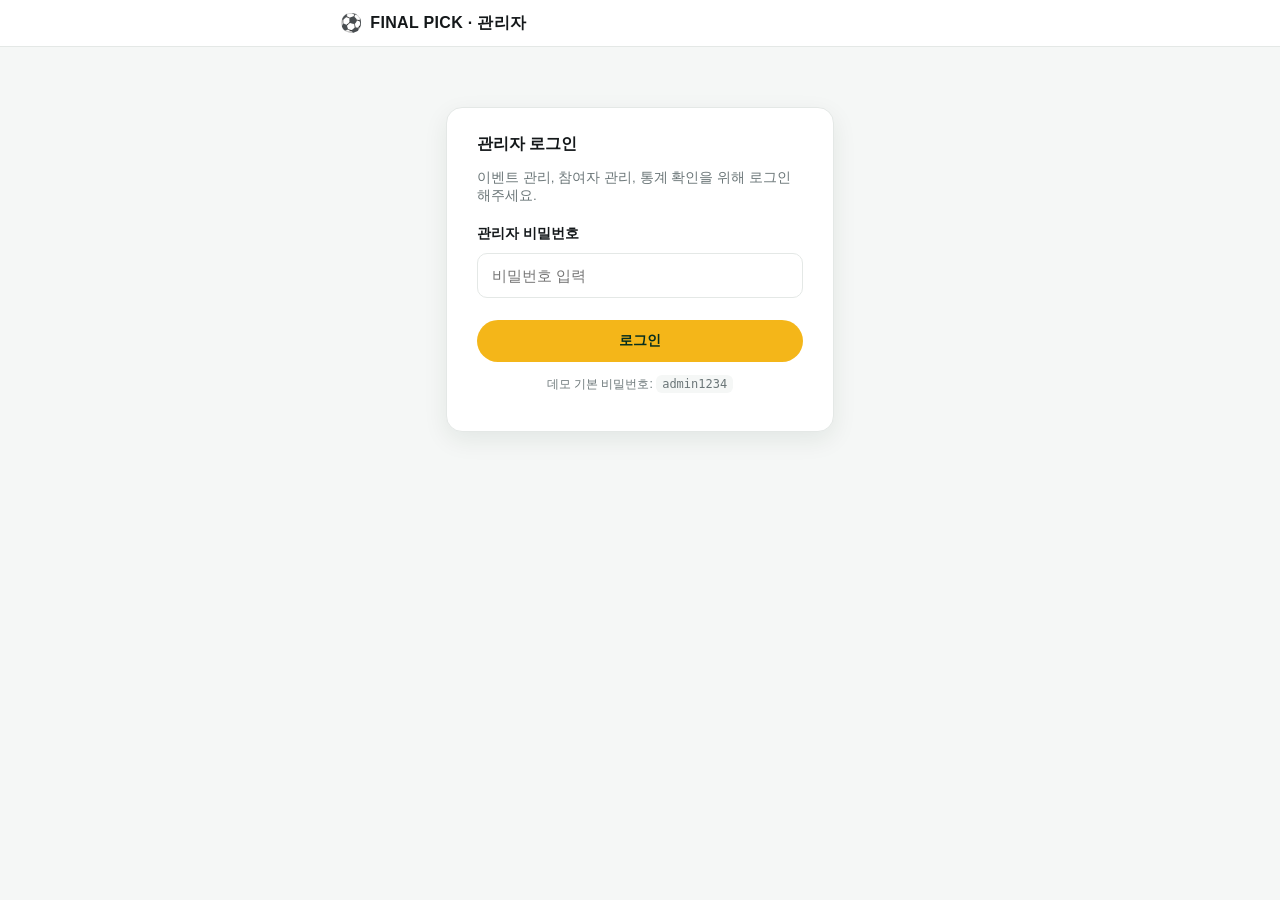
==== admin.html @ 6fd139ea "결승 진출팀을 4강팀 중에서 선택하도록 예측 플로우 변경 관리자가 4강 진출팀 4팀(이름/국기)을 설정하면, 참여자는 예측 화면에서 그중 결승에 오를 2팀을 직접 고른 뒤 우승팀·" ====
<!DOCTYPE html>
<html lang="ko">
<head>
<meta charset="UTF-8">
<meta name="viewport" content="width=device-width, initial-scale=1.0, viewport-fit=cover">
<title>관리자 · 월드컵 결승전 팀/스코어 맞추기</title>
<link rel="stylesheet" href="css/style.css">
<link rel="stylesheet" href="css/admin.css">
</head>
<body>

<header class="topbar">
  <div class="topbar-inner admin-topbar-inner">
    <a class="brand" href="index.html">
      <span class="brand-ball">⚽</span>
      <span class="brand-text">FINAL PICK · 관리자</span>
    </a>
    <button type="button" class="admin-link admin-logout" id="btnLogout" hidden>로그아웃</button>
  </div>
</header>

<main id="adminApp" class="admin-main">

  <!-- 로그인 -->
  <section id="loginScreen" class="admin-login">
    <div class="card login-card">
      <h1 class="section-title">관리자 로그인</h1>
      <p class="screen-sub">이벤트 관리, 참여자 관리, 통계 확인을 위해 로그인해주세요.</p>
      <form id="loginForm" novalidate>
        <div class="field">
          <label class="field-label" for="adminPass">관리자 비밀번호</label>
          <input class="text-input" type="password" id="adminPass" autocomplete="current-password" placeholder="비밀번호 입력">
          <p class="field-error" id="loginError" hidden>비밀번호가 일치하지 않습니다.</p>
        </div>
        <button type="submit" class="btn btn-primary" style="width:100%">로그인</button>
      </form>
      <p class="login-hint">데모 기본 비밀번호: <code>admin1234</code></p>
    </div>
  </section>

  <!-- 관리자 대시보드 -->
  <section id="dashboardScreen" hidden>

    <nav class="admin-tabs" id="adminTabs">
      <button type="button" class="admin-tab active" data-tab="event">이벤트 관리</button>
      <button type="button" class="admin-tab" data-tab="participants">참여자 관리</button>
      <button type="button" class="admin-tab" data-tab="stats">통계</button>
    </nav>

    <!-- 이벤트 관리 -->
    <div class="admin-panel" data-panel="event">
      <div class="card">
        <h2 class="section-title">이벤트 기본 정보</h2>
        <form id="eventForm">
          <div class="field">
            <label class="field-label" for="cfgTitle">이벤트 타이틀</label>
            <input class="text-input" type="text" id="cfgTitle">
          </div>
          <div class="field">
            <label class="field-label" for="cfgEyebrow">상단 태그</label>
            <input class="text-input" type="text" id="cfgEyebrow">
          </div>
          <div class="field">
            <label class="field-label" for="cfgDesc">설명 (줄바꿈 가능)</label>
            <textarea class="text-input" id="cfgDesc" rows="3"></textarea>
          </div>
          <div class="two-col">
            <div class="field">
              <label class="field-label" for="cfgDate">결승전 일시</label>
              <input class="text-input" type="datetime-local" id="cfgDate">
            </div>
            <div class="field">
              <label class="field-label" for="cfgStadium">경기장</label>
              <input class="text-input" type="text" id="cfgStadium">
            </div>
          </div>

          <h3 class="section-title-sm">4강 진출팀 (참여자는 이 중 결승 진출 2팀을 선택합니다)</h3>
          <div class="two-col">
            <div class="field">
              <label class="field-label" for="cfgFlag0">4강팀 1 국기(이모지)</label>
              <input class="text-input" type="text" id="cfgFlag0" maxlength="4">
            </div>
            <div class="field">
              <label class="field-label" for="cfgName0">4강팀 1 이름</label>
              <input class="text-input" type="text" id="cfgName0">
            </div>
          </div>
          <div class="two-col">
            <div class="field">
              <label class="field-label" for="cfgFlag1">4강팀 2 국기(이모지)</label>
              <input class="text-input" type="text" id="cfgFlag1" maxlength="4">
            </div>
            <div class="field">
              <label class="field-label" for="cfgName1">4강팀 2 이름</label>
              <input class="text-input" type="text" id="cfgName1">
            </div>
          </div>
          <div class="two-col">
            <div class="field">
              <label class="field-label" for="cfgFlag2">4강팀 3 국기(이모지)</label>
              <input class="text-input" type="text" id="cfgFlag2" maxlength="4">
            </div>
            <div class="field">
              <label class="field-label" for="cfgName2">4강팀 3 이름</label>
              <input class="text-input" type="text" id="cfgName2">
            </div>
          </div>
          <div class="two-col">
            <div class="field">
              <label class="field-label" for="cfgFlag3">4강팀 4 국기(이모지)</label>
              <input class="text-input" type="text" id="cfgFlag3" maxlength="4">
            </div>
            <div class="field">
              <label class="field-label" for="cfgName3">4강팀 4 이름</label>
              <input class="text-input" type="text" id="cfgName3">
            </div>
          </div>

          <p class="save-msg" id="eventSaveMsg" hidden>저장되었습니다.</p>
          <button type="submit" class="btn btn-primary">저장하기</button>
        </form>
      </div>
    </div>

    <!-- 참여자 관리 -->
    <div class="admin-panel" data-panel="participants" hidden>
      <div class="card">
        <div class="participants-toolbar">
          <input class="text-input" type="search" id="participantSearch" placeholder="이름, 휴대폰, 이메일 검색">
          <button type="button" class="btn btn-ghost" id="btnDownloadCsv">엑셀 다운로드 (CSV)</button>
        </div>
        <div class="table-scroll">
          <table class="admin-table" id="participantsTable">
            <thead>
              <tr>
                <th>참여자명</th>
                <th>휴대폰</th>
                <th>이메일</th>
                <th>결승 진출팀</th>
                <th>예상 우승</th>
                <th>스코어</th>
                <th>승부차기</th>
                <th>접수 시각</th>
                <th></th>
              </tr>
            </thead>
            <tbody id="participantsBody"></tbody>
          </table>
        </div>
        <p class="empty-note" id="participantsEmpty" hidden>참여자가 없습니다.</p>
      </div>
    </div>

    <!-- 통계 -->
    <div class="admin-panel" data-panel="stats" hidden>
      <div class="stat-cards">
        <div class="stat-card">
          <span class="stat-num" id="adminStatTotal">0</span>
          <span class="stat-label">총 참여자</span>
        </div>
        <div class="stat-card">
          <span class="stat-num" id="adminStatTop">-</span>
          <span class="stat-label">최다 예측 우승팀</span>
        </div>
      </div>
      <div class="card">
        <h3 class="section-title-sm">우승팀 예측 비율</h3>
        <div id="adminTeamBars" class="team-bars"></div>
      </div>
      <div class="card">
        <h3 class="section-title-sm">예상 스코어 TOP 5</h3>
        <ol class="top5-list" id="adminTop5List"></ol>
      </div>
    </div>

  </section>
</main>

<div class="toast" id="toast" hidden></div>

<script src="js/store.js"></script>
<script src="js/admin.js"></script>
</body>
</html>
---- css/style.css ----
:root {
  --green-900: #062f1f;
  --green-800: #0a4a30;
  --green-700: #0e6b43;
  --gold-500: #f4b619;
  --gold-600: #dba00f;
  --ink-900: #14181a;
  --ink-700: #414b4f;
  --ink-500: #6b7678;
  --line: #e4e8e6;
  --surface: #ffffff;
  --bg: #f5f7f6;
  --danger: #d64545;
  --team-a: #1f7a5c;
  --team-b: #d3641f;
  --team-3: #3a6fd6;
  --team-4: #a94fc9;
  --radius: 16px;
  --radius-sm: 10px;
  --max-w: 640px;
  --shadow: 0 8px 24px rgba(6, 47, 31, 0.08);
}

@media (prefers-color-scheme: dark) {
  :root {
    --surface: #131b17;
    --bg: #0b100d;
    --ink-900: #f2f5f3;
    --ink-700: #cfd6d2;
    --ink-500: #9aa6a1;
    --line: #23302a;
    --shadow: 0 8px 24px rgba(0, 0, 0, 0.35);
  }
}

* { box-sizing: border-box; }

html, body {
  margin: 0;
  padding: 0;
  background: var(--bg);
  color: var(--ink-900);
  font-family: -apple-system, BlinkMacSystemFont, "Pretendard", "Apple SD Gothic Neo", "Segoe UI", Roboto, sans-serif;
  -webkit-font-smoothing: antialiased;
}

button, input {
  font-family: inherit;
}

.topbar {
  position: sticky;
  top: 0;
  z-index: 20;
  background: var(--surface);
  border-bottom: 1px solid var(--line);
}

.topbar-inner {
  max-width: var(--max-w);
  margin: 0 auto;
  display: flex;
  align-items: center;
  justify-content: space-between;
  padding: 12px 20px;
}

.brand {
  display: flex;
  align-items: center;
  gap: 8px;
  background: none;
  border: none;
  font-weight: 800;
  font-size: 16px;
  color: var(--ink-900);
  cursor: pointer;
  letter-spacing: 0.02em;
}

.brand-ball { font-size: 18px; }

.admin-link {
  font-size: 13px;
  color: var(--ink-500);
  text-decoration: none;
}
.admin-link:hover { color: var(--ink-900); }

.progress-wrap {
  background: var(--surface);
  border-bottom: 1px solid var(--line);
}

.progress {
  max-width: var(--max-w);
  margin: 0 auto;
  display: flex;
  list-style: none;
  padding: 10px 20px 14px;
  gap: 8px;
}

.progress li {
  flex: 1;
  text-align: center;
  font-size: 12px;
  font-weight: 600;
  color: var(--ink-500);
  padding-top: 8px;
  border-top: 3px solid var(--line);
  position: relative;
}

.progress li.active { color: var(--green-700); border-top-color: var(--gold-500); }
.progress li.done { color: var(--ink-700); border-top-color: var(--team-a); }

main#app {
  max-width: var(--max-w);
  margin: 0 auto;
  padding: 0 16px 56px;
}

.screen { animation: fadeIn 0.25s ease; }
@keyframes fadeIn { from { opacity: 0; transform: translateY(6px); } to { opacity: 1; transform: none; } }

/* ---------- Hero ---------- */
.hero {
  background: radial-gradient(circle at 20% 0%, var(--green-700), var(--green-900) 70%);
  color: #fff;
  border-radius: var(--radius);
  padding: 32px 22px 26px;
  margin-top: 18px;
  text-align: center;
  box-shadow: var(--shadow);
}

.hero-eyebrow {
  margin: 0 0 8px;
  font-size: 12px;
  letter-spacing: 0.14em;
  font-weight: 700;
  color: var(--gold-500);
}

.hero-title {
  margin: 0 0 10px;
  font-size: clamp(24px, 6vw, 32px);
  font-weight: 800;
  line-height: 1.25;
}

.hero-desc {
  margin: 0 0 18px;
  font-size: 14px;
  line-height: 1.6;
  color: rgba(255, 255, 255, 0.82);
}

.hero-chips {
  display: flex;
  flex-wrap: wrap;
  justify-content: center;
  gap: 6px;
  margin-bottom: 20px;
}

.hero-chip {
  background: rgba(255, 255, 255, 0.1);
  border: 1px solid rgba(255, 255, 255, 0.18);
  border-radius: 999px;
  padding: 6px 12px;
  font-size: 12px;
  font-weight: 600;
  color: rgba(255, 255, 255, 0.9);
}

.countdown {
  display: flex;
  justify-content: center;
  gap: 8px;
  margin-bottom: 12px;
}

.countdown-item {
  background: rgba(255, 255, 255, 0.1);
  border: 1px solid rgba(255, 255, 255, 0.16);
  border-radius: 12px;
  padding: 10px 6px;
  width: 62px;
}

.countdown.kickoff .countdown-item { border-color: var(--gold-500); }

.cd-num {
  display: block;
  font-size: 22px;
  font-weight: 800;
  font-variant-numeric: tabular-nums;
}

.cd-label { font-size: 10px; color: rgba(255, 255, 255, 0.7); }

.match-meta {
  margin: 0 0 22px;
  font-size: 12.5px;
  color: rgba(255, 255, 255, 0.75);
}

.hero-sub {
  margin: 12px 0 0;
  font-size: 12.5px;
  color: rgba(255, 255, 255, 0.7);
}

/* ---------- Buttons ---------- */
.btn {
  border: none;
  border-radius: 999px;
  font-weight: 700;
  cursor: pointer;
  transition: transform 0.15s ease, box-shadow 0.15s ease, opacity 0.15s ease;
  font-size: 14px;
}
.btn:active { transform: scale(0.97); }

.btn-primary {
  background: var(--gold-500);
  color: var(--green-900);
  padding: 12px 22px;
}
.btn-primary:hover { background: var(--gold-600); }

.btn-lg { padding: 15px 36px; font-size: 16px; box-shadow: 0 6px 18px rgba(244, 182, 25, 0.35); }

.btn-ghost {
  background: transparent;
  border: 1px solid var(--line);
  color: var(--ink-700);
  padding: 12px 22px;
}

.btn-text {
  background: none;
  border: none;
  color: var(--green-700);
  padding: 4px 0;
  font-weight: 700;
  margin-top: 10px;
}

.link-btn {
  background: none;
  border: none;
  color: var(--green-700);
  text-decoration: underline;
  cursor: pointer;
  font-size: inherit;
  padding: 0;
}

/* ---------- Cards ---------- */
.card {
  background: var(--surface);
  border: 1px solid var(--line);
  border-radius: var(--radius);
  padding: 20px;
  margin-top: 16px;
  box-shadow: var(--shadow);
}

.section-title {
  margin: 0 0 14px;
  font-size: 16px;
  font-weight: 800;
}

.section-title-sm {
  margin: 0 0 12px;
  font-size: 14px;
  font-weight: 800;
}

.info-list {
  margin: 0;
  padding-left: 18px;
  font-size: 13.5px;
  line-height: 1.9;
  color: var(--ink-700);
}

/* ---------- Team bars ---------- */
.team-bars { display: flex; flex-direction: column; gap: 12px; }

.team-bar-row {
  display: grid;
  grid-template-columns: minmax(64px, auto) 1fr auto;
  align-items: center;
  gap: 10px;
  font-size: 13px;
}

.team-bar-name { font-weight: 700; }
.team-bar-pct { font-weight: 700; text-align: right; width: 36px; }

.team-bar-track {
  background: var(--bg);
  border-radius: 999px;
  height: 10px;
  overflow: hidden;
  border: 1px solid var(--line);
}

.team-bar-fill { height: 100%; border-radius: 999px; transition: width 0.4s ease; }
.fill-1 { background: linear-gradient(90deg, var(--team-a), #29a578); }
.fill-2 { background: linear-gradient(90deg, var(--team-b), #f0904a); }
.fill-3 { background: linear-gradient(90deg, var(--team-3), #6f95e8); }
.fill-4 { background: linear-gradient(90deg, var(--team-4), #c479db); }

.empty-note { color: var(--ink-500); font-size: 13px; margin: 6px 0; }

/* ---------- Screen headers ---------- */
.screen-title { margin: 22px 0 4px; font-size: 21px; font-weight: 800; }
.screen-sub { margin: 0 0 20px; font-size: 13.5px; color: var(--ink-500); }

/* ---------- Fields ---------- */
.field {
  border: none;
  padding: 0;
  margin: 0 0 22px;
}

.field-label {
  display: block;
  font-size: 13.5px;
  font-weight: 700;
  margin-bottom: 10px;
  padding: 0;
}

.field-error {
  color: var(--danger);
  font-size: 12px;
  margin: 8px 0 0;
}

.text-input {
  width: 100%;
  border: 1px solid var(--line);
  background: var(--surface);
  color: var(--ink-900);
  border-radius: var(--radius-sm);
  padding: 13px 14px;
  font-size: 15px;
}
.text-input:focus { outline: 2px solid var(--green-700); outline-offset: 1px; }

/* ---------- Team pick ---------- */
.team-pick {
  display: grid;
  grid-template-columns: 1fr auto 1fr;
  align-items: center;
  gap: 10px;
}

.team-card {
  background: var(--surface);
  border: 2px solid var(--line);
  border-radius: var(--radius);
  padding: 18px 8px;
  display: flex;
  flex-direction: column;
  align-items: center;
  gap: 6px;
  cursor: pointer;
  position: relative;
}

.team-card .team-flag { font-size: 30px; }
.team-card .team-name { font-weight: 700; font-size: 13.5px; text-align: center; }

.team-card .team-check {
  position: absolute;
  top: 8px;
  right: 8px;
  width: 20px;
  height: 20px;
  border-radius: 50%;
  background: var(--green-700);
  color: #fff;
  font-size: 12px;
  display: none;
  align-items: center;
  justify-content: center;
}

.team-card.selected {
  border-color: var(--green-700);
  background: color-mix(in srgb, var(--green-700) 8%, var(--surface));
}
.team-card.selected .team-check { display: flex; }

.team-card.disabled { opacity: 0.4; pointer-events: none; }

.vs { font-weight: 800; color: var(--ink-500); font-size: 13px; }

/* ---------- Semifinal pick ---------- */
.pick-count { font-weight: 600; color: var(--ink-500); font-size: 12.5px; }

.semifinal-grid {
  display: grid;
  grid-template-columns: 1fr 1fr;
  gap: 10px;
}

/* ---------- Score pick ---------- */
.score-pick {
  display: grid;
  grid-template-columns: 1fr auto 1fr;
  align-items: end;
  gap: 10px;
}

.score-col { display: flex; flex-direction: column; align-items: center; gap: 10px; }
.score-team-label { font-size: 12.5px; font-weight: 700; text-align: center; }
.score-colon { font-size: 22px; font-weight: 800; color: var(--ink-500); padding-bottom: 10px; }

.stepper {
  display: flex;
  align-items: center;
  border: 1px solid var(--line);
  border-radius: 999px;
  overflow: hidden;
}

.stepper-btn {
  width: 40px;
  height: 40px;
  border: none;
  background: var(--surface);
  font-size: 18px;
  font-weight: 700;
  color: var(--green-700);
  cursor: pointer;
}
.stepper-btn:active { background: var(--bg); }

.stepper-input {
  width: 44px;
  text-align: center;
  border: none;
  border-left: 1px solid var(--line);
  border-right: 1px solid var(--line);
  height: 40px;
  font-size: 16px;
  font-weight: 800;
  background: var(--surface);
  color: var(--ink-900);
  -moz-appearance: textfield;
}
.stepper-input::-webkit-outer-spin-button,
.stepper-input::-webkit-inner-spin-button { -webkit-appearance: none; margin: 0; }

/* ---------- Penalty ---------- */
.penalty-pick { display: flex; gap: 10px; flex-wrap: wrap; }

.radio-pill {
  border: 1px solid var(--line);
  border-radius: 999px;
  padding: 10px 16px;
  font-size: 13.5px;
  font-weight: 600;
  display: flex;
  align-items: center;
  gap: 8px;
  cursor: pointer;
}
.radio-pill:has(input:checked) {
  border-color: var(--green-700);
  background: color-mix(in srgb, var(--green-700) 8%, var(--surface));
  font-weight: 700;
}

/* ---------- Consent ---------- */
.consent-field { margin-bottom: 10px; }

.checkbox-row {
  display: flex;
  align-items: flex-start;
  gap: 10px;
  font-size: 13px;
  color: var(--ink-700);
  line-height: 1.5;
  cursor: pointer;
}
.checkbox-row input { margin-top: 3px; width: 16px; height: 16px; flex-shrink: 0; }

/* ---------- Actions ---------- */
.form-actions {
  display: flex;
  gap: 10px;
  margin-top: 26px;
}
.form-actions .btn { flex: 1; }

/* ---------- Complete ---------- */
.complete-box { text-align: center; }
.complete-icon { font-size: 44px; margin-top: 26px; }
.result-card { text-align: left; }

.result-grid {
  display: grid;
  grid-template-columns: auto 1fr;
  row-gap: 10px;
  column-gap: 14px;
  margin: 0;
  font-size: 13.5px;
}
.result-grid dt { color: var(--ink-500); font-weight: 600; white-space: nowrap; }
.result-grid dd { margin: 0; font-weight: 700; text-align: right; }

.complete-actions {
  display: flex;
  gap: 10px;
  margin-top: 20px;
}
.complete-actions .btn { flex: 1; }

/* ---------- Stats ---------- */
.stat-cards {
  display: grid;
  grid-template-columns: 1fr 1fr;
  gap: 12px;
  margin-top: 18px;
}

.stat-card {
  background: var(--surface);
  border: 1px solid var(--line);
  border-radius: var(--radius);
  padding: 18px 12px;
  text-align: center;
  box-shadow: var(--shadow);
}

.stat-num { display: block; font-size: 26px; font-weight: 800; color: var(--green-700); }
.stat-label { font-size: 12px; color: var(--ink-500); }

.top5-list { list-style: none; margin: 0; padding: 0; display: flex; flex-direction: column; gap: 14px; }

.top5-list li {
  display: flex;
  flex-direction: column;
  gap: 6px;
  font-size: 13px;
}

.top5-list li.empty-note { color: var(--ink-500); }

.top5-label { font-weight: 800; font-variant-numeric: tabular-nums; }

.top5-meta {
  display: grid;
  grid-template-columns: 1fr auto;
  align-items: center;
  gap: 10px;
}

.top5-track { background: var(--bg); border-radius: 999px; height: 8px; overflow: hidden; border: 1px solid var(--line); }
.top5-fill { height: 100%; background: linear-gradient(90deg, var(--gold-600), var(--gold-500)); border-radius: 999px; }
.top5-count { color: var(--ink-500); white-space: nowrap; font-size: 12px; font-variant-numeric: tabular-nums; }

/* ---------- Modal ---------- */
.modal-overlay {
  position: fixed;
  inset: 0;
  background: rgba(6, 12, 9, 0.55);
  display: flex;
  align-items: flex-end;
  justify-content: center;
  z-index: 50;
}

.modal-overlay[hidden] { display: none; }

.modal {
  background: var(--surface);
  color: var(--ink-900);
  width: 100%;
  max-width: var(--max-w);
  border-radius: 20px 20px 0 0;
  padding: 22px 20px 26px;
}

.modal h3 { margin: 0 0 14px; font-size: 16px; }
.modal-body p { font-size: 13px; line-height: 1.7; color: var(--ink-700); margin: 0 0 10px; }
.modal .btn { width: 100%; margin-top: 8px; }

@media (min-width: 480px) {
  .modal-overlay { align-items: center; }
  .modal { border-radius: var(--radius); }
}

/* ---------- Toast ---------- */
.toast {
  position: fixed;
  left: 50%;
  bottom: 24px;
  transform: translate(-50%, 12px);
  background: var(--ink-900);
  color: var(--bg);
  padding: 12px 20px;
  border-radius: 999px;
  font-size: 13px;
  font-weight: 600;
  opacity: 0;
  transition: opacity 0.25s ease, transform 0.25s ease;
  z-index: 60;
  box-shadow: 0 8px 20px rgba(0, 0, 0, 0.25);
}
.toast.show { opacity: 1; transform: translate(-50%, 0); }

/* ---------- Responsive ---------- */
@media (min-width: 720px) {
  main#app { padding-bottom: 80px; }
  .hero { padding: 44px 40px 34px; }
  .card { padding: 26px 30px; }
}

@media (max-width: 360px) {
  .countdown-item { width: 52px; padding: 8px 4px; }
  .cd-num { font-size: 18px; }
}
---- css/admin.css ----
.admin-main {
  max-width: 880px;
  margin: 0 auto;
  padding: 0 16px 60px;
}

.admin-topbar-inner .brand { text-decoration: none; }

.admin-login {
  max-width: 420px;
  margin: 60px auto 0;
  padding: 0 16px;
}

.login-card { margin-top: 0; }
.login-hint { font-size: 12px; color: var(--ink-500); margin-top: 14px; text-align: center; }
.login-hint code { background: var(--bg); padding: 2px 6px; border-radius: 6px; }

.admin-logout {
  background: none;
  border: 1px solid var(--line);
  border-radius: 999px;
  padding: 6px 14px;
  cursor: pointer;
}

.admin-tabs {
  display: flex;
  gap: 6px;
  margin: 20px 0 4px;
  border-bottom: 1px solid var(--line);
  overflow-x: auto;
}

.admin-tab {
  background: none;
  border: none;
  padding: 12px 16px;
  font-weight: 700;
  font-size: 13.5px;
  color: var(--ink-500);
  cursor: pointer;
  white-space: nowrap;
  border-bottom: 3px solid transparent;
  margin-bottom: -1px;
}

.admin-tab.active {
  color: var(--green-700);
  border-bottom-color: var(--gold-500);
}

.two-col {
  display: grid;
  grid-template-columns: 1fr 1fr;
  gap: 14px;
}

textarea.text-input { resize: vertical; font-family: inherit; }

.save-msg {
  color: var(--team-a);
  font-size: 13px;
  font-weight: 700;
  margin: 0 0 12px;
}

.participants-toolbar {
  display: flex;
  gap: 10px;
  margin-bottom: 16px;
  flex-wrap: wrap;
}
.participants-toolbar .text-input { flex: 1; min-width: 180px; }
.participants-toolbar .btn { white-space: nowrap; }

.table-scroll { overflow-x: auto; }

.admin-table {
  width: 100%;
  border-collapse: collapse;
  font-size: 13px;
  min-width: 720px;
}

.admin-table th {
  text-align: left;
  color: var(--ink-500);
  font-weight: 700;
  padding: 10px 12px;
  border-bottom: 1px solid var(--line);
  white-space: nowrap;
}

.admin-table td {
  padding: 10px 12px;
  border-bottom: 1px solid var(--line);
  white-space: nowrap;
}

.admin-table tr:last-child td { border-bottom: none; }

.row-delete {
  background: none;
  border: 1px solid var(--line);
  border-radius: 8px;
  color: var(--danger);
  cursor: pointer;
  padding: 4px 10px;
  font-size: 12px;
}

@media (max-width: 560px) {
  .two-col { grid-template-columns: 1fr; }
}
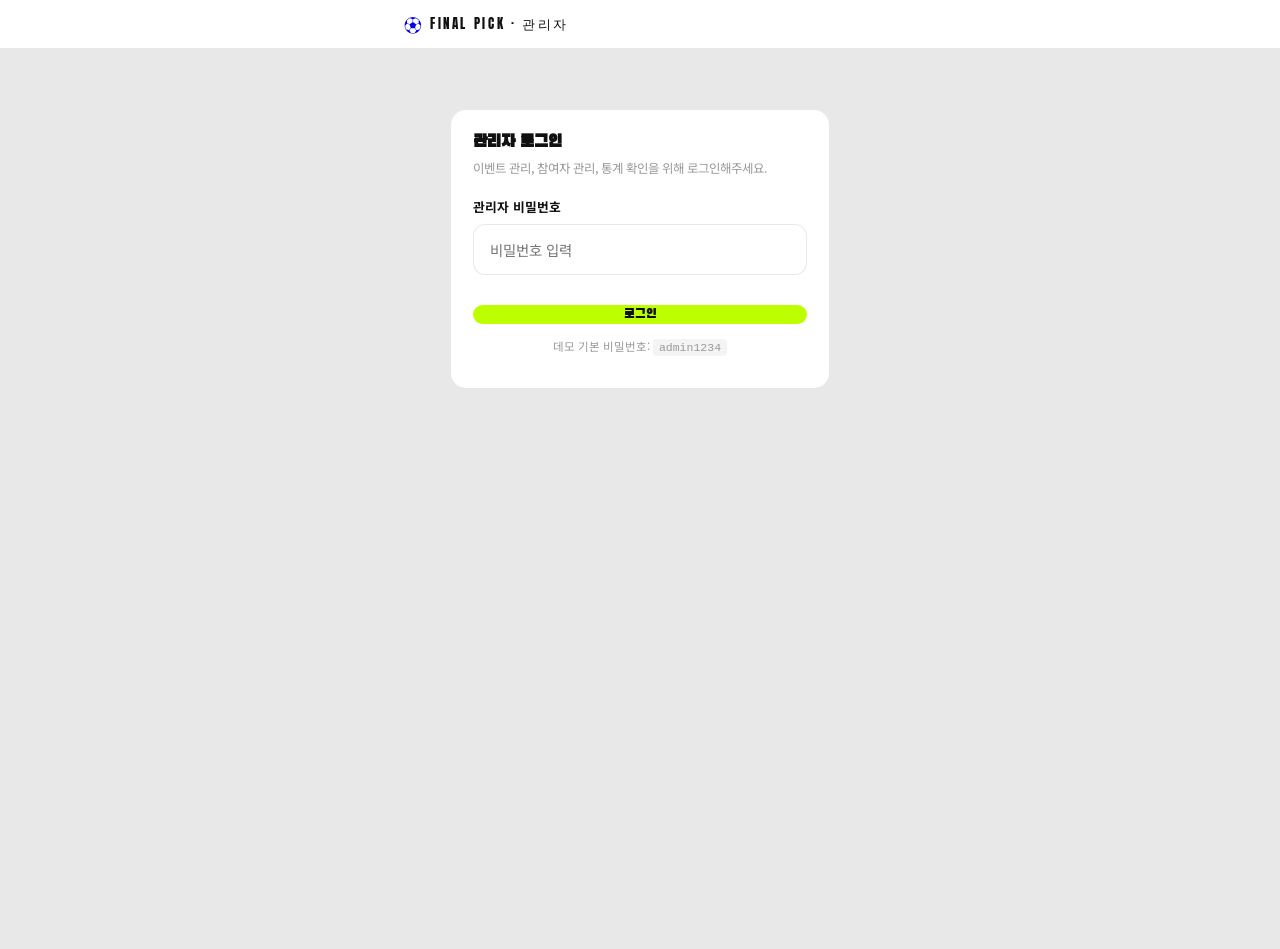
==== commit 606268e6: "전체 퍼블리싱 스타일을 네온 라임/블랙 에디토리얼 톤으로 전면 재설계 첨부된 참고 디자인(PROWorldcup)의 퍼블리싱 스타일을 적용: - 컬러: 네온 라임(#BEFF00) 포" ====
--- a/admin.html
+++ b/admin.html
@@ -4,6 +4,9 @@
 <meta charset="UTF-8">
 <meta name="viewport" content="width=device-width, initial-scale=1.0, viewport-fit=cover">
 <title>관리자 · 월드컵 결승전 팀/스코어 맞추기</title>
+<link rel="preconnect" href="https://fonts.googleapis.com">
+<link rel="preconnect" href="https://fonts.gstatic.com" crossorigin>
+<link href="https://fonts.googleapis.com/css2?family=Anton&family=Black+Han+Sans&family=Noto+Sans+KR:wght@400;500;700;900&display=swap" rel="stylesheet">
 <link rel="stylesheet" href="css/style.css">
 <link rel="stylesheet" href="css/admin.css">
 </head>
@@ -75,44 +78,46 @@
             </div>
           </div>
 
-          <h3 class="section-title-sm">4강 진출팀 (참여자는 이 중 결승 진출 2팀을 선택합니다)</h3>
+          <h3 class="section-title-sm">4강 1경기 (이 경기 승자가 결승 진출팀 1)</h3>
           <div class="two-col">
             <div class="field">
-              <label class="field-label" for="cfgFlag0">4강팀 1 국기(이모지)</label>
+              <label class="field-label" for="cfgFlag0">팀 A 국기(이모지)</label>
               <input class="text-input" type="text" id="cfgFlag0" maxlength="4">
             </div>
             <div class="field">
-              <label class="field-label" for="cfgName0">4강팀 1 이름</label>
+              <label class="field-label" for="cfgName0">팀 A 이름</label>
               <input class="text-input" type="text" id="cfgName0">
             </div>
           </div>
           <div class="two-col">
             <div class="field">
-              <label class="field-label" for="cfgFlag1">4강팀 2 국기(이모지)</label>
+              <label class="field-label" for="cfgFlag1">팀 B 국기(이모지)</label>
               <input class="text-input" type="text" id="cfgFlag1" maxlength="4">
             </div>
             <div class="field">
-              <label class="field-label" for="cfgName1">4강팀 2 이름</label>
+              <label class="field-label" for="cfgName1">팀 B 이름</label>
               <input class="text-input" type="text" id="cfgName1">
             </div>
           </div>
+
+          <h3 class="section-title-sm">4강 2경기 (이 경기 승자가 결승 진출팀 2)</h3>
           <div class="two-col">
             <div class="field">
-              <label class="field-label" for="cfgFlag2">4강팀 3 국기(이모지)</label>
+              <label class="field-label" for="cfgFlag2">팀 A 국기(이모지)</label>
               <input class="text-input" type="text" id="cfgFlag2" maxlength="4">
             </div>
             <div class="field">
-              <label class="field-label" for="cfgName2">4강팀 3 이름</label>
+              <label class="field-label" for="cfgName2">팀 A 이름</label>
               <input class="text-input" type="text" id="cfgName2">
             </div>
           </div>
           <div class="two-col">
             <div class="field">
-              <label class="field-label" for="cfgFlag3">4강팀 4 국기(이모지)</label>
+              <label class="field-label" for="cfgFlag3">팀 B 국기(이모지)</label>
               <input class="text-input" type="text" id="cfgFlag3" maxlength="4">
             </div>
             <div class="field">
-              <label class="field-label" for="cfgName3">4강팀 4 이름</label>
+              <label class="field-label" for="cfgName3">팀 B 이름</label>
               <input class="text-input" type="text" id="cfgName3">
             </div>
           </div>
@@ -154,22 +159,22 @@
 
     <!-- 통계 -->
     <div class="admin-panel" data-panel="stats" hidden>
-      <div class="stat-cards">
+      <div class="stat-cards" style="margin-top:16px;">
         <div class="stat-card">
           <span class="stat-num" id="adminStatTotal">0</span>
           <span class="stat-label">총 참여자</span>
         </div>
-        <div class="stat-card">
+        <div class="stat-card dark">
           <span class="stat-num" id="adminStatTop">-</span>
           <span class="stat-label">최다 예측 우승팀</span>
         </div>
       </div>
-      <div class="card">
-        <h3 class="section-title-sm">우승팀 예측 비율</h3>
-        <div id="adminTeamBars" class="team-bars"></div>
+      <div class="card-dark-rounded" style="margin-top:16px;">
+        <div class="section-title-mini">우승팀 예측 비율</div>
+        <div id="adminTeamBars" class="team-bars on-dark"></div>
       </div>
-      <div class="card">
-        <h3 class="section-title-sm">예상 스코어 TOP 5</h3>
+      <div class="card-bordered" style="margin-top:16px;">
+        <div class="section-title-mini">예상 스코어 TOP 5</div>
         <ol class="top5-list" id="adminTop5List"></ol>
       </div>
     </div>
--- a/css/style.css
+++ b/css/style.css
@@ -1,36 +1,19 @@
 :root {
-  --green-900: #062f1f;
-  --green-800: #0a4a30;
-  --green-700: #0e6b43;
-  --gold-500: #f4b619;
-  --gold-600: #dba00f;
-  --ink-900: #14181a;
-  --ink-700: #414b4f;
-  --ink-500: #6b7678;
-  --line: #e4e8e6;
-  --surface: #ffffff;
-  --bg: #f5f7f6;
-  --danger: #d64545;
-  --team-a: #1f7a5c;
-  --team-b: #d3641f;
-  --team-3: #3a6fd6;
-  --team-4: #a94fc9;
-  --radius: 16px;
-  --radius-sm: 10px;
-  --max-w: 640px;
-  --shadow: 0 8px 24px rgba(6, 47, 31, 0.08);
-}
-
-@media (prefers-color-scheme: dark) {
-  :root {
-    --surface: #131b17;
-    --bg: #0b100d;
-    --ink-900: #f2f5f3;
-    --ink-700: #cfd6d2;
-    --ink-500: #9aa6a1;
-    --line: #23302a;
-    --shadow: 0 8px 24px rgba(0, 0, 0, 0.35);
-  }
+  --ink: #111111;
+  --bg: #ffffff;
+  --card: #f4f4f4;
+  --card2: #ebebeb;
+  --dim: #999999;
+  --line: rgba(0, 0, 0, 0.09);
+  --lime: #beff00;
+  --danger: #e53e3e;
+  --page-bg: #e8e8e8;
+  --radius-lg: 16px;
+  --radius-md: 12px;
+  --max-w: 32rem;
+  --font-kr: "Noto Sans KR", -apple-system, BlinkMacSystemFont, "Apple SD Gothic Neo", "Malgun Gothic", sans-serif;
+  --font-disp: "Anton", "Arial Narrow", sans-serif;
+  --font-bold-kr: "Black Han Sans", var(--font-kr);
 }
 
 * { box-sizing: border-box; }
@@ -38,31 +21,41 @@
 html, body {
   margin: 0;
   padding: 0;
-  background: var(--bg);
-  color: var(--ink-900);
-  font-family: -apple-system, BlinkMacSystemFont, "Pretendard", "Apple SD Gothic Neo", "Segoe UI", Roboto, sans-serif;
+  background: var(--page-bg);
+  color: var(--ink);
+  font-family: var(--font-kr);
   -webkit-font-smoothing: antialiased;
 }
 
-button, input {
-  font-family: inherit;
-}
-
+button, input, textarea { font-family: inherit; }
+:focus-visible { outline: 2px solid var(--ink); outline-offset: 2px; }
+
+.frame {
+  max-width: var(--max-w);
+  margin: 0 auto;
+  background: var(--bg);
+  min-height: 100vh;
+  position: relative;
+}
+
+/* ---------- Topbar ---------- */
 .topbar {
   position: sticky;
   top: 0;
-  z-index: 20;
-  background: var(--surface);
+  z-index: 50;
+  background: rgba(255, 255, 255, 0.97);
+  backdrop-filter: blur(10px);
   border-bottom: 1px solid var(--line);
 }
 
 .topbar-inner {
   max-width: var(--max-w);
   margin: 0 auto;
+  height: 48px;
   display: flex;
   align-items: center;
   justify-content: space-between;
-  padding: 12px 20px;
+  padding: 0 20px;
 }
 
 .brand {
@@ -71,563 +64,624 @@
   gap: 8px;
   background: none;
   border: none;
-  font-weight: 800;
-  font-size: 16px;
-  color: var(--ink-900);
-  cursor: pointer;
-  letter-spacing: 0.02em;
-}
-
-.brand-ball { font-size: 18px; }
+  cursor: pointer;
+}
+.brand-ball { font-size: 1.1rem; }
+.brand-text { font-family: var(--font-disp); letter-spacing: 0.2em; font-size: 0.82rem; color: var(--ink); }
+
+.topbar-right { display: flex; align-items: center; gap: 14px; }
 
 .admin-link {
-  font-size: 13px;
-  color: var(--ink-500);
-  text-decoration: none;
-}
-.admin-link:hover { color: var(--ink-900); }
-
-.progress-wrap {
-  background: var(--surface);
-  border-bottom: 1px solid var(--line);
-}
+  font-size: 0.72rem;
+  color: var(--dim);
+  background: none;
+  border: none;
+  cursor: pointer;
+  font-family: var(--font-kr);
+}
+.admin-link:hover { color: var(--ink); }
+
+.admin-logout {
+  background: none;
+  border: 1px solid var(--line);
+  border-radius: 999px;
+  padding: 5px 12px;
+  cursor: pointer;
+  font-size: 0.7rem;
+  color: var(--dim);
+  font-family: var(--font-kr);
+}
+
+/* ---------- Progress / StepBar ---------- */
+.progress-wrap { background: var(--bg); border-bottom: 1px solid var(--line); }
 
 .progress {
   max-width: var(--max-w);
   margin: 0 auto;
   display: flex;
   list-style: none;
-  padding: 10px 20px 14px;
-  gap: 8px;
+  padding: 0;
 }
 
 .progress li {
   flex: 1;
+  display: flex;
+  align-items: center;
+  justify-content: center;
+  gap: 5px;
+  padding: 12px 0;
+  font-size: 0.75rem;
+  color: var(--dim);
+  font-family: var(--font-kr);
+  border-bottom: 2.5px solid transparent;
+}
+.progress li.active { color: var(--ink); font-weight: 700; border-bottom-color: var(--lime); }
+.progress li.done { color: #aaaaaa; }
+.progress li.done::before { content: "\2713"; color: var(--lime); font-weight: 700; }
+
+main#app { max-width: var(--max-w); margin: 0 auto; background: var(--bg); }
+
+.screen { animation: fadeIn 0.2s ease; }
+@keyframes fadeIn { from { opacity: 0; } to { opacity: 1; } }
+@media (prefers-reduced-motion: reduce) { .screen { animation: none; } }
+
+/* ---------- Hero ---------- */
+.hero { padding: 40px 24px 32px; background: var(--bg); }
+
+.hero-badge {
+  display: inline-flex;
+  align-items: center;
+  gap: 6px;
+  padding: 7px 13px;
+  border-radius: 999px;
+  background: var(--ink);
+  color: #fff;
+  font-size: 0.72rem;
+  font-weight: 700;
+  letter-spacing: 0.06em;
+  font-family: var(--font-kr);
+  margin-bottom: 20px;
+}
+
+.hero-title {
+  font-family: var(--font-bold-kr);
+  font-size: clamp(2.1rem, 10vw, 3.2rem);
+  line-height: 1.16;
+  color: var(--ink);
+  margin: 0 0 12px;
+}
+
+.hero-desc {
+  font-size: 0.85rem;
+  color: var(--dim);
+  font-family: var(--font-kr);
+  margin: 0 0 24px;
+  line-height: 1.6;
+}
+
+.hero-chips { display: flex; flex-wrap: wrap; gap: 8px; margin-bottom: 28px; }
+
+.hero-chip {
+  display: inline-flex;
+  align-items: center;
+  gap: 6px;
+  padding: 7px 12px;
+  border-radius: 999px;
+  font-size: 0.72rem;
+  font-family: var(--font-kr);
+  border: 1px solid var(--line);
+  background: var(--bg);
+  color: var(--dim);
+}
+.hero-chip.top { background: var(--lime); border-color: var(--lime); color: var(--ink); font-weight: 700; }
+.hero-chip-pct { font-family: var(--font-disp); font-size: 0.78rem; }
+.hero-chip .flag-svg, .hero-chip-flag { width: 1.1em; height: 0.75em; flex-shrink: 0; }
+
+/* ---------- Countdown ---------- */
+.countdown {
+  display: flex;
+  align-items: flex-end;
+  justify-content: center;
+  gap: 10px;
+  padding: 26px 12px;
+  border-radius: 20px;
+  background: var(--ink);
+  margin-bottom: 20px;
+}
+
+.countdown-item { display: flex; flex-direction: column; align-items: center; gap: 5px; }
+
+.cd-num {
+  font-family: var(--font-disp);
+  font-size: clamp(2rem, 8vw, 2.7rem);
+  color: #fff;
+  line-height: 1;
+  min-width: 48px;
   text-align: center;
-  font-size: 12px;
-  font-weight: 600;
-  color: var(--ink-500);
-  padding-top: 8px;
-  border-top: 3px solid var(--line);
-  position: relative;
-}
-
-.progress li.active { color: var(--green-700); border-top-color: var(--gold-500); }
-.progress li.done { color: var(--ink-700); border-top-color: var(--team-a); }
-
-main#app {
-  max-width: var(--max-w);
-  margin: 0 auto;
-  padding: 0 16px 56px;
-}
-
-.screen { animation: fadeIn 0.25s ease; }
-@keyframes fadeIn { from { opacity: 0; transform: translateY(6px); } to { opacity: 1; transform: none; } }
-
-/* ---------- Hero ---------- */
-.hero {
-  background: radial-gradient(circle at 20% 0%, var(--green-700), var(--green-900) 70%);
-  color: #fff;
-  border-radius: var(--radius);
-  padding: 32px 22px 26px;
-  margin-top: 18px;
-  text-align: center;
-  box-shadow: var(--shadow);
-}
-
-.hero-eyebrow {
-  margin: 0 0 8px;
-  font-size: 12px;
-  letter-spacing: 0.14em;
-  font-weight: 700;
-  color: var(--gold-500);
-}
-
-.hero-title {
-  margin: 0 0 10px;
-  font-size: clamp(24px, 6vw, 32px);
-  font-weight: 800;
-  line-height: 1.25;
-}
-
-.hero-desc {
-  margin: 0 0 18px;
-  font-size: 14px;
-  line-height: 1.6;
-  color: rgba(255, 255, 255, 0.82);
-}
-
-.hero-chips {
-  display: flex;
-  flex-wrap: wrap;
-  justify-content: center;
-  gap: 6px;
-  margin-bottom: 20px;
-}
-
-.hero-chip {
-  background: rgba(255, 255, 255, 0.1);
-  border: 1px solid rgba(255, 255, 255, 0.18);
-  border-radius: 999px;
-  padding: 6px 12px;
-  font-size: 12px;
-  font-weight: 600;
-  color: rgba(255, 255, 255, 0.9);
-}
-
-.countdown {
-  display: flex;
-  justify-content: center;
+}
+
+.cd-label {
+  font-size: 0.6rem;
+  color: rgba(255, 255, 255, 0.5);
+  font-family: var(--font-kr);
+  letter-spacing: 0.08em;
+  text-transform: uppercase;
+}
+
+.cd-colon { font-family: var(--font-disp); font-size: 1.5rem; color: var(--lime); padding-bottom: 15px; }
+
+.match-meta-list {
+  display: flex;
+  flex-direction: column;
   gap: 8px;
-  margin-bottom: 12px;
-}
-
-.countdown-item {
-  background: rgba(255, 255, 255, 0.1);
-  border: 1px solid rgba(255, 255, 255, 0.16);
-  border-radius: 12px;
-  padding: 10px 6px;
-  width: 62px;
-}
-
-.countdown.kickoff .countdown-item { border-color: var(--gold-500); }
-
-.cd-num {
-  display: block;
-  font-size: 22px;
-  font-weight: 800;
-  font-variant-numeric: tabular-nums;
-}
-
-.cd-label { font-size: 10px; color: rgba(255, 255, 255, 0.7); }
-
-.match-meta {
-  margin: 0 0 22px;
-  font-size: 12.5px;
-  color: rgba(255, 255, 255, 0.75);
-}
-
-.hero-sub {
-  margin: 12px 0 0;
-  font-size: 12.5px;
-  color: rgba(255, 255, 255, 0.7);
-}
+  margin-bottom: 28px;
+  font-size: 0.82rem;
+  color: var(--dim);
+  font-family: var(--font-kr);
+}
+.match-meta-row { display: flex; align-items: center; gap: 8px; }
+.match-meta-row svg { flex-shrink: 0; color: var(--ink); }
 
 /* ---------- Buttons ---------- */
 .btn {
   border: none;
-  border-radius: 999px;
-  font-weight: 700;
-  cursor: pointer;
-  transition: transform 0.15s ease, box-shadow 0.15s ease, opacity 0.15s ease;
-  font-size: 14px;
-}
-.btn:active { transform: scale(0.97); }
-
-.btn-primary {
-  background: var(--gold-500);
-  color: var(--green-900);
-  padding: 12px 22px;
-}
-.btn-primary:hover { background: var(--gold-600); }
-
-.btn-lg { padding: 15px 36px; font-size: 16px; box-shadow: 0 6px 18px rgba(244, 182, 25, 0.35); }
-
-.btn-ghost {
-  background: transparent;
-  border: 1px solid var(--line);
-  color: var(--ink-700);
-  padding: 12px 22px;
-}
+  border-radius: var(--radius-lg);
+  font-family: var(--font-bold-kr);
+  cursor: pointer;
+  transition: transform 0.15s ease, opacity 0.15s ease, background 0.15s ease;
+}
+.btn:active { transform: scale(0.96); }
+
+.btn-primary { background: var(--lime); color: var(--ink); }
+.btn-ink { background: var(--ink); color: #fff; }
+.btn-ghost { background: var(--bg); border: 1.5px solid var(--line); color: var(--ink); }
+
+.btn-lg {
+  width: 100%;
+  padding: 16px;
+  font-size: 1.02rem;
+  display: flex;
+  align-items: center;
+  justify-content: center;
+  gap: 8px;
+}
+
+.btn:disabled { background: var(--card2); color: var(--dim); cursor: not-allowed; }
 
 .btn-text {
   background: none;
   border: none;
-  color: var(--green-700);
+  color: var(--ink);
+  font-family: var(--font-kr);
+  font-weight: 700;
   padding: 4px 0;
-  font-weight: 700;
   margin-top: 10px;
+  cursor: pointer;
 }
 
 .link-btn {
   background: none;
   border: none;
-  color: var(--green-700);
+  color: var(--ink);
   text-decoration: underline;
+  font-weight: 600;
   cursor: pointer;
   font-size: inherit;
   padding: 0;
-}
-
-/* ---------- Cards ---------- */
-.card {
-  background: var(--surface);
-  border: 1px solid var(--line);
-  border-radius: var(--radius);
-  padding: 20px;
-  margin-top: 16px;
-  box-shadow: var(--shadow);
-}
-
-.section-title {
-  margin: 0 0 14px;
-  font-size: 16px;
-  font-weight: 800;
-}
-
-.section-title-sm {
-  margin: 0 0 12px;
-  font-size: 14px;
-  font-weight: 800;
-}
-
-.info-list {
-  margin: 0;
-  padding-left: 18px;
-  font-size: 13.5px;
-  line-height: 1.9;
-  color: var(--ink-700);
-}
-
-/* ---------- Team bars ---------- */
-.team-bars { display: flex; flex-direction: column; gap: 12px; }
-
-.team-bar-row {
-  display: grid;
-  grid-template-columns: minmax(64px, auto) 1fr auto;
-  align-items: center;
-  gap: 10px;
-  font-size: 13px;
-}
-
-.team-bar-name { font-weight: 700; }
-.team-bar-pct { font-weight: 700; text-align: right; width: 36px; }
-
-.team-bar-track {
-  background: var(--bg);
-  border-radius: 999px;
-  height: 10px;
-  overflow: hidden;
-  border: 1px solid var(--line);
-}
-
-.team-bar-fill { height: 100%; border-radius: 999px; transition: width 0.4s ease; }
-.fill-1 { background: linear-gradient(90deg, var(--team-a), #29a578); }
-.fill-2 { background: linear-gradient(90deg, var(--team-b), #f0904a); }
-.fill-3 { background: linear-gradient(90deg, var(--team-3), #6f95e8); }
-.fill-4 { background: linear-gradient(90deg, var(--team-4), #c479db); }
-
-.empty-note { color: var(--ink-500); font-size: 13px; margin: 6px 0; }
+  font-family: var(--font-kr);
+}
+
+.hero-sub { text-align: center; font-size: 0.72rem; color: var(--dim); font-family: var(--font-kr); margin-top: 10px; }
+.hero-sub strong { color: var(--ink); }
+
+/* ---------- Divider ---------- */
+.divider-strip { height: 4px; background: var(--lime); }
+
+/* ---------- Black section ---------- */
+.section-black { padding: 32px 24px; background: var(--ink); }
+
+.section-black-head { display: flex; align-items: center; justify-content: space-between; margin-bottom: 20px; }
+
+.section-black-title {
+  font-family: var(--font-bold-kr);
+  font-size: 0.78rem;
+  color: #fff;
+  letter-spacing: 0.1em;
+}
+
+.section-link {
+  display: inline-flex;
+  align-items: center;
+  gap: 4px;
+  font-size: 0.72rem;
+  color: var(--lime);
+  background: none;
+  border: none;
+  cursor: pointer;
+  font-family: var(--font-kr);
+}
+
+/* ---------- Stat bars ---------- */
+.team-bars { display: flex; flex-direction: column; gap: 16px; }
+
+.stat-bar-row { display: flex; align-items: center; gap: 12px; }
+.stat-bar-flag { width: 22px; flex-shrink: 0; display: flex; align-items: center; justify-content: center; }
+.stat-bar-flag .flag-svg { width: 20px; height: 14px; }
+.stat-bar-name { width: 76px; flex-shrink: 0; font-size: 0.76rem; font-family: var(--font-kr); color: var(--dim); white-space: nowrap; overflow: hidden; text-overflow: ellipsis; }
+.stat-bar-name.top { font-weight: 700; color: var(--ink); }
+.stat-bar-track { flex: 1; height: 8px; border-radius: 999px; background: rgba(0, 0, 0, 0.08); overflow: hidden; }
+.stat-bar-fill { height: 100%; border-radius: 999px; background: rgba(0, 0, 0, 0.18); transition: width 1s cubic-bezier(.4, 0, .2, 1); }
+.stat-bar-fill.top { background: var(--lime); }
+.stat-bar-pct { width: 38px; text-align: right; font-family: var(--font-disp); font-size: 0.76rem; color: var(--dim); }
+.stat-bar-pct.top { color: var(--ink); }
+
+.team-bars.on-dark .stat-bar-name { color: rgba(255, 255, 255, 0.5); }
+.team-bars.on-dark .stat-bar-name.top { color: #fff; }
+.team-bars.on-dark .stat-bar-track { background: rgba(255, 255, 255, 0.12); }
+.team-bars.on-dark .stat-bar-fill { background: rgba(255, 255, 255, 0.3); }
+.team-bars.on-dark .stat-bar-fill.top { background: var(--lime); }
+.team-bars.on-dark .stat-bar-pct { color: rgba(255, 255, 255, 0.5); }
+.team-bars.on-dark .stat-bar-pct.top { color: var(--lime); }
+
+.empty-note { color: var(--dim); font-size: 0.78rem; font-family: var(--font-kr); margin: 4px 0; }
+.team-bars.on-dark ~ .empty-note, .section-black .empty-note { color: rgba(255, 255, 255, 0.5); }
+
+/* ---------- Event guide ---------- */
+.section-white { padding: 32px 24px; background: var(--bg); border-top: 1px solid var(--line); }
+
+.section-title-tick {
+  display: flex;
+  align-items: center;
+  gap: 8px;
+  font-family: var(--font-bold-kr);
+  font-size: 0.78rem;
+  color: var(--ink);
+  letter-spacing: 0.1em;
+  margin: 0 0 20px;
+}
+.tick-bar { display: inline-block; width: 3px; height: 14px; background: var(--lime); border-radius: 2px; }
+
+.guide-list { display: flex; flex-direction: column; gap: 20px; }
+.guide-item { display: flex; gap: 12px; align-items: flex-start; }
+.guide-icon {
+  width: 32px;
+  height: 32px;
+  border-radius: 999px;
+  background: var(--card2);
+  display: flex;
+  align-items: center;
+  justify-content: center;
+  font-size: 0.9rem;
+  flex-shrink: 0;
+}
+.guide-title { font-family: var(--font-kr); font-weight: 700; font-size: 0.84rem; color: var(--ink); margin-bottom: 2px; }
+.guide-desc { font-family: var(--font-kr); font-size: 0.75rem; color: var(--dim); line-height: 1.6; }
 
 /* ---------- Screen headers ---------- */
-.screen-title { margin: 22px 0 4px; font-size: 21px; font-weight: 800; }
-.screen-sub { margin: 0 0 20px; font-size: 13.5px; color: var(--ink-500); }
-
-/* ---------- Fields ---------- */
-.field {
-  border: none;
-  padding: 0;
-  margin: 0 0 22px;
-}
-
-.field-label {
-  display: block;
-  font-size: 13.5px;
-  font-weight: 700;
-  margin-bottom: 10px;
-  padding: 0;
-}
-
-.field-error {
-  color: var(--danger);
-  font-size: 12px;
-  margin: 8px 0 0;
-}
-
-.text-input {
-  width: 100%;
-  border: 1px solid var(--line);
-  background: var(--surface);
-  color: var(--ink-900);
-  border-radius: var(--radius-sm);
-  padding: 13px 14px;
-  font-size: 15px;
-}
-.text-input:focus { outline: 2px solid var(--green-700); outline-offset: 1px; }
-
-/* ---------- Team pick ---------- */
-.team-pick {
-  display: grid;
-  grid-template-columns: 1fr auto 1fr;
-  align-items: center;
-  gap: 10px;
-}
-
+.screen-body { padding: 24px 20px 140px; }
+
+.screen-head { display: flex; align-items: center; gap: 10px; margin: 0 0 4px; }
+.screen-badge {
+  width: 28px;
+  height: 28px;
+  border-radius: 999px;
+  background: var(--ink);
+  color: #fff;
+  font-family: var(--font-disp);
+  font-size: 0.7rem;
+  display: flex;
+  align-items: center;
+  justify-content: center;
+  flex-shrink: 0;
+}
+.screen-title2 { font-family: var(--font-bold-kr); font-size: 1.1rem; color: var(--ink); margin: 0; }
+.screen-sub2 { font-size: 0.74rem; color: var(--dim); font-family: var(--font-kr); padding-left: 38px; margin: 0 0 24px; }
+
+.sub-label { font-size: 0.7rem; color: var(--dim); font-family: var(--font-kr); margin-bottom: 8px; letter-spacing: 0.03em; }
+.pick-count { font-weight: 600; color: var(--dim); }
+
+.field { margin: 0 0 24px; }
+.field-error { color: var(--danger); font-size: 0.72rem; font-family: var(--font-kr); margin: 8px 0 0; }
+
+/* ---------- Semifinal match rows ---------- */
+.match-rows { display: flex; flex-direction: column; gap: 12px; margin-bottom: 24px; }
+.match-row { display: grid; grid-template-columns: 1fr 1fr; gap: 10px; }
+
+/* ---------- Team card ---------- */
 .team-card {
-  background: var(--surface);
-  border: 2px solid var(--line);
-  border-radius: var(--radius);
+  position: relative;
+  display: flex;
+  flex-direction: column;
+  align-items: center;
+  justify-content: center;
+  gap: 8px;
   padding: 18px 8px;
-  display: flex;
-  flex-direction: column;
-  align-items: center;
-  gap: 6px;
-  cursor: pointer;
-  position: relative;
-}
-
-.team-card .team-flag { font-size: 30px; }
-.team-card .team-name { font-weight: 700; font-size: 13.5px; text-align: center; }
-
-.team-card .team-check {
+  border-radius: var(--radius-lg);
+  border: 1px solid var(--line);
+  background: var(--bg);
+  cursor: pointer;
+  transition: background 0.15s ease, border-color 0.15s ease, opacity 0.15s ease;
+}
+.team-card .team-flag { font-size: 2rem; line-height: 1; }
+.team-card .team-flag .flag-svg { width: 32px; height: 22px; }
+.team-card .team-name { font-size: 0.8rem; font-family: var(--font-kr); color: #555555; text-align: center; }
+.team-card .team-pct { font-size: 0.65rem; color: var(--dim); font-family: var(--font-kr); }
+
+.team-card.selected { background: var(--lime); border-color: var(--lime); }
+.team-card.selected .team-name { color: var(--ink); font-weight: 700; }
+.team-card.selected .team-pct { color: rgba(0, 0, 0, 0.5); }
+
+.team-card .pick-badge {
   position: absolute;
   top: 8px;
   right: 8px;
   width: 20px;
   height: 20px;
-  border-radius: 50%;
-  background: var(--green-700);
+  border-radius: 999px;
+  background: var(--ink);
   color: #fff;
-  font-size: 12px;
+  font-family: var(--font-disp);
+  font-size: 0.6rem;
   display: none;
   align-items: center;
   justify-content: center;
 }
-
-.team-card.selected {
-  border-color: var(--green-700);
-  background: color-mix(in srgb, var(--green-700) 8%, var(--surface));
-}
-.team-card.selected .team-check { display: flex; }
-
-.team-card.disabled { opacity: 0.4; pointer-events: none; }
-
-.vs { font-weight: 800; color: var(--ink-500); font-size: 13px; }
-
-/* ---------- Semifinal pick ---------- */
-.pick-count { font-weight: 600; color: var(--ink-500); font-size: 12.5px; }
-
-.semifinal-grid {
-  display: grid;
-  grid-template-columns: 1fr 1fr;
-  gap: 10px;
-}
-
-/* ---------- Score pick ---------- */
-.score-pick {
-  display: grid;
-  grid-template-columns: 1fr auto 1fr;
-  align-items: end;
-  gap: 10px;
-}
-
+.team-card.selected .pick-badge { display: flex; }
+
+.team-card.empty { opacity: 0.32; cursor: default; pointer-events: none; }
+.team-card.empty .team-flag { font-size: 1.6rem; }
+
+/* ---------- Winner VS ---------- */
+.winner-pick { display: grid; grid-template-columns: 1fr auto 1fr; gap: 8px; align-items: center; margin-bottom: 20px; }
+.vs-label { font-family: var(--font-bold-kr); font-size: 0.85rem; color: var(--dim); text-align: center; }
+.team-card.winner-card .team-flag { font-size: 1.8rem; }
+.team-card.winner-card .team-flag .flag-svg { width: 28px; height: 19px; }
+
+/* ---------- Score card ---------- */
+.score-card {
+  display: flex;
+  align-items: center;
+  justify-content: center;
+  gap: 20px;
+  padding: 24px 12px;
+  border-radius: var(--radius-lg);
+  background: var(--card);
+  border: 1px solid var(--line);
+  margin-bottom: 20px;
+}
 .score-col { display: flex; flex-direction: column; align-items: center; gap: 10px; }
-.score-team-label { font-size: 12.5px; font-weight: 700; text-align: center; }
-.score-colon { font-size: 22px; font-weight: 800; color: var(--ink-500); padding-bottom: 10px; }
-
-.stepper {
-  display: flex;
-  align-items: center;
-  border: 1px solid var(--line);
-  border-radius: 999px;
-  overflow: hidden;
-}
-
+.score-team-label { font-size: 0.72rem; color: var(--dim); font-family: var(--font-kr); display: flex; align-items: center; gap: 4px; }
+.score-team-label .flag-svg { width: 16px; height: 11px; }
+.score-colon { font-family: var(--font-bold-kr); font-size: 1.3rem; color: var(--dim); }
+
+.stepper { display: flex; align-items: center; gap: 14px; }
 .stepper-btn {
+  width: 36px;
+  height: 36px;
+  border-radius: 999px;
+  display: flex;
+  align-items: center;
+  justify-content: center;
+  border: 1px solid var(--line);
+  background: var(--bg);
+  cursor: pointer;
+  color: var(--ink);
+}
+.stepper-btn.plus { background: var(--lime); border: none; }
+.stepper-input {
   width: 40px;
-  height: 40px;
-  border: none;
-  background: var(--surface);
-  font-size: 18px;
-  font-weight: 700;
-  color: var(--green-700);
-  cursor: pointer;
-}
-.stepper-btn:active { background: var(--bg); }
-
-.stepper-input {
-  width: 44px;
+  font-family: var(--font-disp);
+  font-size: 1.7rem;
+  color: var(--ink);
   text-align: center;
   border: none;
-  border-left: 1px solid var(--line);
-  border-right: 1px solid var(--line);
-  height: 40px;
-  font-size: 16px;
-  font-weight: 800;
-  background: var(--surface);
-  color: var(--ink-900);
-  -moz-appearance: textfield;
-}
-.stepper-input::-webkit-outer-spin-button,
-.stepper-input::-webkit-inner-spin-button { -webkit-appearance: none; margin: 0; }
-
-/* ---------- Penalty ---------- */
-.penalty-pick { display: flex; gap: 10px; flex-wrap: wrap; }
-
+  background: none;
+}
+.stepper-input::-webkit-outer-spin-button, .stepper-input::-webkit-inner-spin-button { -webkit-appearance: none; margin: 0; }
+
+/* ---------- Penalty pills ---------- */
+.penalty-pick { display: flex; gap: 10px; }
 .radio-pill {
-  border: 1px solid var(--line);
-  border-radius: 999px;
-  padding: 10px 16px;
-  font-size: 13.5px;
-  font-weight: 600;
+  flex: 1;
   display: flex;
   align-items: center;
   gap: 8px;
-  cursor: pointer;
-}
-.radio-pill:has(input:checked) {
-  border-color: var(--green-700);
-  background: color-mix(in srgb, var(--green-700) 8%, var(--surface));
-  font-weight: 700;
-}
-
-/* ---------- Consent ---------- */
-.consent-field { margin-bottom: 10px; }
-
+  padding: 12px 14px;
+  border-radius: var(--radius-md);
+  border: 1px solid var(--line);
+  background: var(--bg);
+  color: var(--dim);
+  font-size: 0.82rem;
+  font-family: var(--font-kr);
+  cursor: pointer;
+}
+.radio-pill:has(input:checked) { background: var(--lime); border-color: var(--lime); color: var(--ink); font-weight: 700; }
+.radio-pill input { position: absolute; opacity: 0; width: 0; height: 0; }
+.radio-dot {
+  width: 16px;
+  height: 16px;
+  border-radius: 999px;
+  border: 1.5px solid #cccccc;
+  display: flex;
+  align-items: center;
+  justify-content: center;
+  flex-shrink: 0;
+}
+.radio-pill:has(input:checked) .radio-dot { border-color: var(--ink); }
+.radio-dot-inner { width: 8px; height: 8px; border-radius: 999px; background: var(--ink); display: none; }
+.radio-pill:has(input:checked) .radio-dot-inner { display: block; }
+
+/* ---------- Bottom fixed nav ---------- */
+.form-actions {
+  position: fixed;
+  bottom: 0;
+  left: 50%;
+  transform: translateX(-50%);
+  width: 100%;
+  max-width: var(--max-w);
+  display: flex;
+  gap: 12px;
+  padding: 16px 20px;
+  background: rgba(255, 255, 255, 0.97);
+  backdrop-filter: blur(10px);
+  border-top: 1px solid var(--line);
+  z-index: 40;
+}
+.form-actions .btn { flex: 1; padding: 16px; font-size: 0.95rem; }
+
+/* ---------- Text inputs ---------- */
+.text-input {
+  width: 100%;
+  border: 1.5px solid var(--line);
+  border-radius: var(--radius-md);
+  padding: 14px 16px;
+  font-family: var(--font-kr);
+  font-size: 0.9rem;
+  color: var(--ink);
+  background: var(--bg);
+}
+.text-input:focus { outline: 2px solid var(--ink); outline-offset: 1px; }
+textarea.text-input { resize: vertical; }
+.field-label { display: block; font-size: 0.8rem; font-family: var(--font-kr); color: var(--ink); font-weight: 700; margin-bottom: 8px; }
+
+/* ---------- Consent checkbox row ---------- */
 .checkbox-row {
   display: flex;
   align-items: flex-start;
   gap: 10px;
-  font-size: 13px;
-  color: var(--ink-700);
-  line-height: 1.5;
-  cursor: pointer;
-}
-.checkbox-row input { margin-top: 3px; width: 16px; height: 16px; flex-shrink: 0; }
-
-/* ---------- Actions ---------- */
-.form-actions {
-  display: flex;
-  gap: 10px;
-  margin-top: 26px;
-}
-.form-actions .btn { flex: 1; }
-
-/* ---------- Complete ---------- */
-.complete-box { text-align: center; }
-.complete-icon { font-size: 44px; margin-top: 26px; }
-.result-card { text-align: left; }
-
-.result-grid {
-  display: grid;
-  grid-template-columns: auto 1fr;
-  row-gap: 10px;
-  column-gap: 14px;
-  margin: 0;
-  font-size: 13.5px;
-}
-.result-grid dt { color: var(--ink-500); font-weight: 600; white-space: nowrap; }
-.result-grid dd { margin: 0; font-weight: 700; text-align: right; }
-
-.complete-actions {
-  display: flex;
-  gap: 10px;
-  margin-top: 20px;
-}
-.complete-actions .btn { flex: 1; }
-
-/* ---------- Stats ---------- */
-.stat-cards {
-  display: grid;
-  grid-template-columns: 1fr 1fr;
-  gap: 12px;
-  margin-top: 18px;
-}
-
+  padding: 14px 16px;
+  border-radius: var(--radius-md);
+  border: 1px solid var(--line);
+  background: var(--bg);
+  cursor: pointer;
+  width: 100%;
+  text-align: left;
+}
+.checkbox-row:has(input:checked) { background: rgba(190, 255, 0, 0.08); border-color: var(--lime); }
+.checkbox-row input { position: absolute; opacity: 0; width: 0; height: 0; }
+.checkbox-box {
+  width: 20px;
+  height: 20px;
+  border-radius: 6px;
+  border: 1.5px solid #cccccc;
+  display: flex;
+  align-items: center;
+  justify-content: center;
+  flex-shrink: 0;
+  margin-top: 1px;
+  background: var(--bg);
+}
+.checkbox-row:has(input:checked) .checkbox-box { background: var(--lime); border-color: var(--lime); }
+.checkbox-box svg { display: none; }
+.checkbox-row:has(input:checked) .checkbox-box svg { display: block; }
+.checkbox-text { font-size: 0.78rem; color: var(--dim); font-family: var(--font-kr); line-height: 1.55; }
+.checkbox-row:has(input:checked) .checkbox-text { color: var(--ink); }
+
+/* ---------- Complete screen ---------- */
+.complete-banner {
+  display: flex;
+  flex-direction: column;
+  align-items: center;
+  text-align: center;
+  padding: 32px 16px;
+  border-radius: var(--radius-lg);
+  background: var(--lime);
+  margin-bottom: 24px;
+}
+.complete-icon { font-size: 2.5rem; margin-bottom: 8px; }
+.complete-title { font-family: var(--font-bold-kr); font-size: 1.3rem; color: var(--ink); margin: 0 0 4px; }
+.complete-sub { font-size: 0.78rem; color: rgba(0, 0, 0, 0.55); font-family: var(--font-kr); margin: 0; }
+
+.result-card { padding: 20px; border-radius: var(--radius-lg); border: 1px solid var(--line); margin-bottom: 24px; }
+.result-grid { display: grid; grid-template-columns: auto 1fr; row-gap: 12px; column-gap: 14px; margin: 0; }
+.result-grid dt { color: var(--dim); font-family: var(--font-kr); font-size: 0.76rem; white-space: nowrap; }
+.result-grid dd { margin: 0; font-family: var(--font-kr); font-weight: 700; font-size: 0.82rem; text-align: right; }
+
+/* ---------- Stat summary cards ---------- */
+.stat-cards { display: grid; grid-template-columns: 1fr 1fr; gap: 12px; margin: 4px 0 16px; }
 .stat-card {
-  background: var(--surface);
-  border: 1px solid var(--line);
-  border-radius: var(--radius);
-  padding: 18px 12px;
+  display: flex;
+  flex-direction: column;
+  align-items: center;
+  justify-content: center;
+  padding: 24px 12px;
+  border-radius: var(--radius-lg);
+  border: 1px solid var(--line);
+  background: var(--bg);
   text-align: center;
-  box-shadow: var(--shadow);
-}
-
-.stat-num { display: block; font-size: 26px; font-weight: 800; color: var(--green-700); }
-.stat-label { font-size: 12px; color: var(--ink-500); }
-
-.top5-list { list-style: none; margin: 0; padding: 0; display: flex; flex-direction: column; gap: 14px; }
-
-.top5-list li {
-  display: flex;
-  flex-direction: column;
-  gap: 6px;
-  font-size: 13px;
-}
-
-.top5-list li.empty-note { color: var(--ink-500); }
-
-.top5-label { font-weight: 800; font-variant-numeric: tabular-nums; }
-
-.top5-meta {
-  display: grid;
-  grid-template-columns: 1fr auto;
-  align-items: center;
-  gap: 10px;
-}
-
-.top5-track { background: var(--bg); border-radius: 999px; height: 8px; overflow: hidden; border: 1px solid var(--line); }
-.top5-fill { height: 100%; background: linear-gradient(90deg, var(--gold-600), var(--gold-500)); border-radius: 999px; }
-.top5-count { color: var(--ink-500); white-space: nowrap; font-size: 12px; font-variant-numeric: tabular-nums; }
+}
+.stat-card.dark { background: var(--ink); border: none; }
+.stat-num { font-family: var(--font-disp); font-size: 2.2rem; color: var(--ink); line-height: 1; }
+.stat-card.dark .stat-num { font-family: var(--font-bold-kr); font-size: 1.05rem; color: var(--lime); line-height: 1.25; }
+.stat-label { font-size: 0.68rem; color: var(--dim); font-family: var(--font-kr); margin-top: 6px; }
+.stat-card.dark .stat-label { color: rgba(255, 255, 255, 0.45); }
+
+.card-dark-rounded { padding: 20px; border-radius: var(--radius-lg); background: var(--ink); margin-bottom: 16px; }
+.card-bordered { padding: 20px; border-radius: var(--radius-lg); border: 1px solid var(--line); background: var(--bg); }
+.section-title-mini { font-family: var(--font-bold-kr); font-size: 0.8rem; margin: 0 0 14px; letter-spacing: 0.08em; }
+.card-dark-rounded .section-title-mini { color: #fff; }
+.card-bordered .section-title-mini { color: var(--ink); }
+
+/* ---------- TOP5 list ---------- */
+.top5-list { list-style: none; margin: 0; padding: 0; display: flex; flex-direction: column; gap: 16px; }
+.top5-list li.empty-note { display: block; }
+.top5-row-head { display: flex; justify-content: space-between; align-items: flex-start; gap: 8px; margin-bottom: 6px; }
+.top5-label { font-size: 0.74rem; color: var(--ink); font-family: var(--font-kr); display: flex; align-items: center; gap: 6px; flex-wrap: wrap; }
+.top5-rank { font-family: var(--font-disp); font-size: 0.6rem; color: #000; background: var(--lime); border-radius: 4px; padding: 1px 6px; flex-shrink: 0; }
+.top5-count { font-size: 0.72rem; font-family: var(--font-disp); color: var(--dim); flex-shrink: 0; }
+.top5-count.top { color: var(--ink); }
+.top5-track { height: 6px; border-radius: 999px; background: var(--card2); overflow: hidden; }
+.top5-fill { height: 100%; border-radius: 999px; background: rgba(0, 0, 0, 0.18); }
+.top5-fill.top { background: var(--lime); }
+
+/* ---------- Standalone stats screen ---------- */
+.section-title-lg {
+  display: flex;
+  align-items: center;
+  gap: 8px;
+  font-family: var(--font-bold-kr);
+  font-size: 1rem;
+  color: var(--ink);
+  margin: 24px 0 6px;
+}
+.section-sub-lg { font-size: 0.74rem; color: var(--dim); font-family: var(--font-kr); margin: 0 0 16px; padding-left: 11px; }
 
 /* ---------- Modal ---------- */
 .modal-overlay {
   position: fixed;
   inset: 0;
-  background: rgba(6, 12, 9, 0.55);
+  background: rgba(0, 0, 0, 0.5);
   display: flex;
   align-items: flex-end;
   justify-content: center;
-  z-index: 50;
-}
-
+  z-index: 60;
+}
 .modal-overlay[hidden] { display: none; }
-
-.modal {
-  background: var(--surface);
-  color: var(--ink-900);
-  width: 100%;
-  max-width: var(--max-w);
-  border-radius: 20px 20px 0 0;
-  padding: 22px 20px 26px;
-}
-
-.modal h3 { margin: 0 0 14px; font-size: 16px; }
-.modal-body p { font-size: 13px; line-height: 1.7; color: var(--ink-700); margin: 0 0 10px; }
-.modal .btn { width: 100%; margin-top: 8px; }
-
-@media (min-width: 480px) {
-  .modal-overlay { align-items: center; }
-  .modal { border-radius: var(--radius); }
-}
+.modal { background: #fff; width: 100%; max-width: var(--max-w); border-radius: 20px 20px 0 0; padding: 24px 20px 28px; }
+.modal h3 { font-family: var(--font-bold-kr); font-size: 1rem; margin: 0 0 14px; color: var(--ink); }
+.modal-body p { font-size: 0.78rem; color: var(--dim); font-family: var(--font-kr); line-height: 1.7; margin: 0 0 10px; }
+.modal .btn { width: 100%; margin-top: 8px; padding: 14px; }
+@media (min-width: 480px) { .modal-overlay { align-items: center; } .modal { border-radius: var(--radius-lg); } }
 
 /* ---------- Toast ---------- */
 .toast {
   position: fixed;
   left: 50%;
-  bottom: 24px;
+  bottom: 100px;
   transform: translate(-50%, 12px);
-  background: var(--ink-900);
-  color: var(--bg);
+  background: var(--ink);
+  color: #fff;
   padding: 12px 20px;
   border-radius: 999px;
-  font-size: 13px;
-  font-weight: 600;
+  font-size: 0.78rem;
+  font-weight: 700;
+  font-family: var(--font-kr);
   opacity: 0;
   transition: opacity 0.25s ease, transform 0.25s ease;
-  z-index: 60;
-  box-shadow: 0 8px 20px rgba(0, 0, 0, 0.25);
+  z-index: 80;
 }
 .toast.show { opacity: 1; transform: translate(-50%, 0); }
 
-/* ---------- Responsive ---------- */
-@media (min-width: 720px) {
-  main#app { padding-bottom: 80px; }
-  .hero { padding: 44px 40px 34px; }
-  .card { padding: 26px 30px; }
-}
-
-@media (max-width: 360px) {
-  .countdown-item { width: 52px; padding: 8px 4px; }
-  .cd-num { font-size: 18px; }
-}
+/* ---------- Flag SVG ---------- */
+.flag-svg { width: 1.2em; height: 0.8em; vertical-align: -0.1em; border-radius: 2px; box-shadow: 0 0 0 1px rgba(0, 0, 0, 0.12); flex-shrink: 0; }
+.team-card .flag-svg { width: 34px; height: 23px; vertical-align: middle; }
--- a/css/admin.css
+++ b/css/admin.css
@@ -1,20 +1,50 @@
 .admin-main {
   max-width: 880px;
   margin: 0 auto;
-  padding: 0 16px 60px;
+  padding: 0 20px 60px;
+  background: var(--page-bg);
+  min-height: 100vh;
 }
 
 .admin-topbar-inner .brand { text-decoration: none; }
 
 .admin-login {
   max-width: 420px;
-  margin: 60px auto 0;
-  padding: 0 16px;
+  margin: 0 auto;
+  padding: 60px 20px 0;
+}
+
+.card {
+  background: var(--bg);
+  border: 1px solid var(--line);
+  border-radius: var(--radius-lg);
+  padding: 22px;
+  margin-top: 16px;
 }
 
 .login-card { margin-top: 0; }
-.login-hint { font-size: 12px; color: var(--ink-500); margin-top: 14px; text-align: center; }
-.login-hint code { background: var(--bg); padding: 2px 6px; border-radius: 6px; }
+
+.section-title {
+  font-family: var(--font-bold-kr);
+  font-size: 1.05rem;
+  color: var(--ink);
+  margin: 0 0 6px;
+}
+.section-title-sm {
+  font-family: var(--font-bold-kr);
+  font-size: 0.85rem;
+  color: var(--ink);
+  margin: 24px 0 14px;
+}
+.screen-sub {
+  font-size: 0.78rem;
+  color: var(--dim);
+  font-family: var(--font-kr);
+  margin: 0 0 20px;
+}
+
+.login-hint { font-size: 0.72rem; color: var(--dim); margin-top: 14px; text-align: center; font-family: var(--font-kr); }
+.login-hint code { background: var(--card); padding: 2px 6px; border-radius: 4px; }
 
 .admin-logout {
   background: none;
@@ -22,12 +52,15 @@
   border-radius: 999px;
   padding: 6px 14px;
   cursor: pointer;
+  font-family: var(--font-kr);
+  font-size: 0.72rem;
+  color: var(--dim);
 }
 
 .admin-tabs {
   display: flex;
-  gap: 6px;
-  margin: 20px 0 4px;
+  gap: 4px;
+  margin: 24px 0 4px;
   border-bottom: 1px solid var(--line);
   overflow-x: auto;
 }
@@ -36,56 +69,50 @@
   background: none;
   border: none;
   padding: 12px 16px;
+  font-family: var(--font-kr);
   font-weight: 700;
-  font-size: 13.5px;
-  color: var(--ink-500);
+  font-size: 0.82rem;
+  color: var(--dim);
   cursor: pointer;
   white-space: nowrap;
-  border-bottom: 3px solid transparent;
+  border-bottom: 2.5px solid transparent;
   margin-bottom: -1px;
 }
+.admin-tab.active { color: var(--ink); border-bottom-color: var(--lime); }
 
-.admin-tab.active {
-  color: var(--green-700);
-  border-bottom-color: var(--gold-500);
+.two-col { display: grid; grid-template-columns: 1fr 1fr; gap: 14px; }
+
+textarea.text-input { resize: vertical; }
+
+.save-msg {
+  color: var(--ink);
+  background: rgba(190, 255, 0, 0.25);
+  display: inline-block;
+  padding: 4px 10px;
+  border-radius: 999px;
+  font-size: 0.75rem;
+  font-family: var(--font-kr);
+  font-weight: 700;
+  margin: 0 0 14px;
 }
 
-.two-col {
-  display: grid;
-  grid-template-columns: 1fr 1fr;
-  gap: 14px;
-}
-
-textarea.text-input { resize: vertical; font-family: inherit; }
-
-.save-msg {
-  color: var(--team-a);
-  font-size: 13px;
-  font-weight: 700;
-  margin: 0 0 12px;
-}
-
-.participants-toolbar {
-  display: flex;
-  gap: 10px;
-  margin-bottom: 16px;
-  flex-wrap: wrap;
-}
+.participants-toolbar { display: flex; gap: 10px; margin-bottom: 16px; flex-wrap: wrap; }
 .participants-toolbar .text-input { flex: 1; min-width: 180px; }
-.participants-toolbar .btn { white-space: nowrap; }
+.participants-toolbar .btn { white-space: nowrap; padding: 12px 18px; }
 
 .table-scroll { overflow-x: auto; }
 
 .admin-table {
   width: 100%;
   border-collapse: collapse;
-  font-size: 13px;
-  min-width: 720px;
+  font-size: 0.8rem;
+  font-family: var(--font-kr);
+  min-width: 760px;
 }
 
 .admin-table th {
   text-align: left;
-  color: var(--ink-500);
+  color: var(--dim);
   font-weight: 700;
   padding: 10px 12px;
   border-bottom: 1px solid var(--line);
@@ -107,7 +134,8 @@
   color: var(--danger);
   cursor: pointer;
   padding: 4px 10px;
-  font-size: 12px;
+  font-size: 0.72rem;
+  font-family: var(--font-kr);
 }
 
 @media (max-width: 560px) {
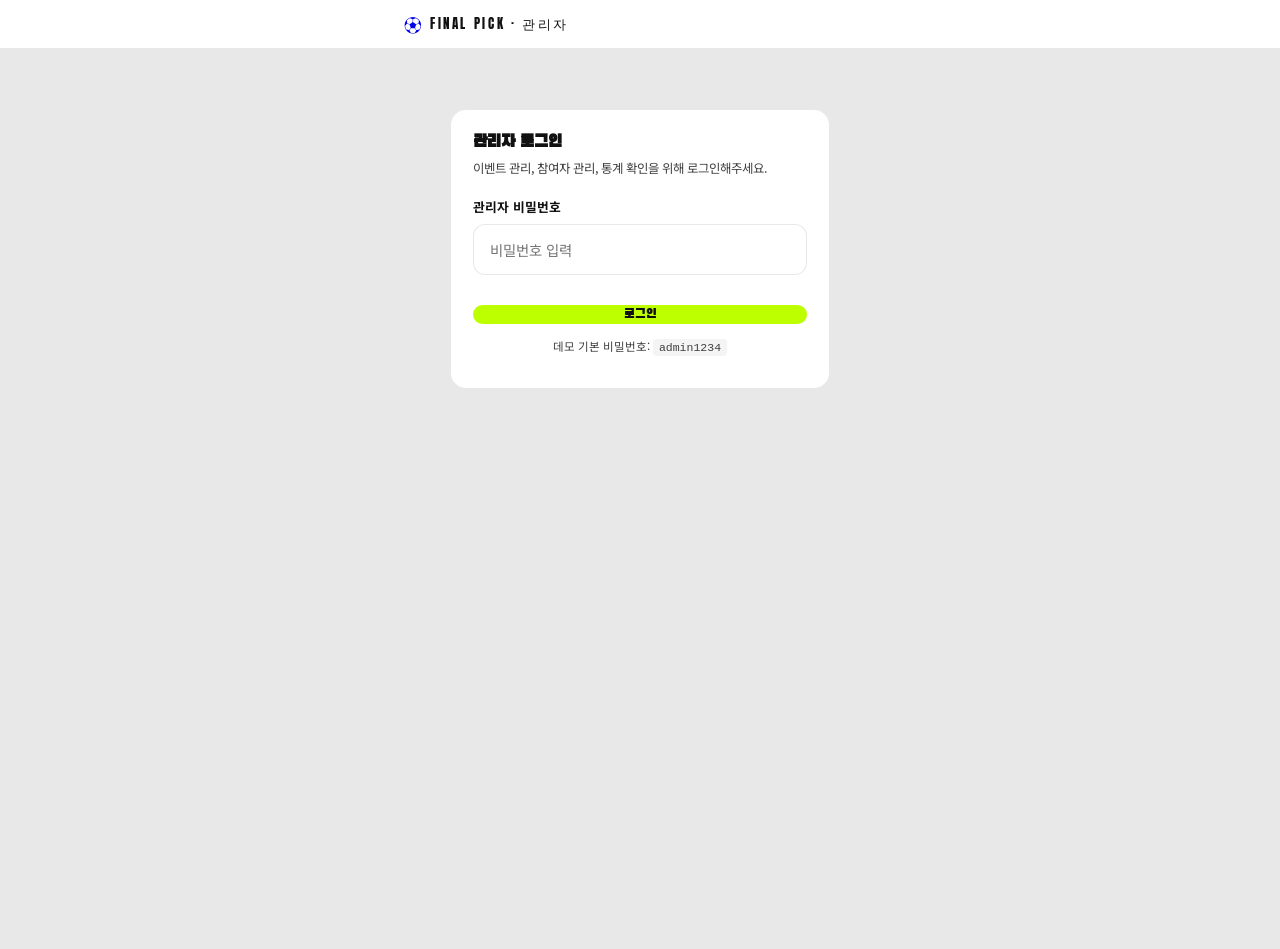
==== commit 99d1c649: "메인 화면에 4강 경기결과 섹션 추가 "실시간 예상 우승팀 통계" 위에 4강 두 경기의 실제 결과(날짜, 팀, 스코어)를 보여주는 섹션을 추가했다. 승리팀에는 트로피 아이콘을 표시" ====
--- a/admin.html
+++ b/admin.html
@@ -99,6 +99,19 @@
               <input class="text-input" type="text" id="cfgName1">
             </div>
           </div>
+          <div class="two-col">
+            <div class="field">
+              <label class="field-label" for="cfgResultDate0">경기 날짜</label>
+              <input class="text-input" type="date" id="cfgResultDate0">
+            </div>
+            <div class="field">
+              <label class="field-label">경기 결과 (스코어, 비워두면 미진행)</label>
+              <div class="two-col">
+                <input class="text-input" type="number" id="cfgResultScoreA0" min="0" placeholder="팀 A">
+                <input class="text-input" type="number" id="cfgResultScoreB0" min="0" placeholder="팀 B">
+              </div>
+            </div>
+          </div>
 
           <h3 class="section-title-sm">4강 2경기 (이 경기 승자가 결승 진출팀 2)</h3>
           <div class="two-col">
@@ -119,6 +132,19 @@
             <div class="field">
               <label class="field-label" for="cfgName3">팀 B 이름</label>
               <input class="text-input" type="text" id="cfgName3">
+            </div>
+          </div>
+          <div class="two-col">
+            <div class="field">
+              <label class="field-label" for="cfgResultDate1">경기 날짜</label>
+              <input class="text-input" type="date" id="cfgResultDate1">
+            </div>
+            <div class="field">
+              <label class="field-label">경기 결과 (스코어, 비워두면 미진행)</label>
+              <div class="two-col">
+                <input class="text-input" type="number" id="cfgResultScoreA1" min="0" placeholder="팀 A">
+                <input class="text-input" type="number" id="cfgResultScoreB1" min="0" placeholder="팀 B">
+              </div>
             </div>
           </div>
 
@@ -132,7 +158,7 @@
     <div class="admin-panel" data-panel="participants" hidden>
       <div class="card">
         <div class="participants-toolbar">
-          <input class="text-input" type="search" id="participantSearch" placeholder="이름, 휴대폰, 이메일 검색">
+          <input class="text-input" type="search" id="participantSearch" placeholder="이름 검색">
           <button type="button" class="btn btn-ghost" id="btnDownloadCsv">엑셀 다운로드 (CSV)</button>
         </div>
         <div class="table-scroll">
@@ -140,8 +166,6 @@
             <thead>
               <tr>
                 <th>참여자명</th>
-                <th>휴대폰</th>
-                <th>이메일</th>
                 <th>결승 진출팀</th>
                 <th>예상 우승</th>
                 <th>스코어</th>
--- a/css/style.css
+++ b/css/style.css
@@ -3,7 +3,7 @@
   --bg: #ffffff;
   --card: #f4f4f4;
   --card2: #ebebeb;
-  --dim: #999999;
+  --dim: #3f3f3f;
   --line: rgba(0, 0, 0, 0.09);
   --lime: #beff00;
   --danger: #e53e3e;
@@ -341,41 +341,40 @@
 }
 .tick-bar { display: inline-block; width: 3px; height: 14px; background: var(--lime); border-radius: 2px; }
 
-.guide-list { display: flex; flex-direction: column; gap: 20px; }
-.guide-item { display: flex; gap: 12px; align-items: flex-start; }
-.guide-icon {
-  width: 32px;
-  height: 32px;
-  border-radius: 999px;
-  background: var(--card2);
-  display: flex;
-  align-items: center;
-  justify-content: center;
-  font-size: 0.9rem;
-  flex-shrink: 0;
-}
-.guide-title { font-family: var(--font-kr); font-weight: 700; font-size: 0.84rem; color: var(--ink); margin-bottom: 2px; }
-.guide-desc { font-family: var(--font-kr); font-size: 0.75rem; color: var(--dim); line-height: 1.6; }
+.picks-list { display: flex; flex-direction: column; gap: 12px; max-height: 360px; overflow-y: auto; }
+.picks-item {
+  font-family: var(--font-kr);
+  font-size: 0.82rem;
+  color: var(--ink);
+  line-height: 1.6;
+  padding-bottom: 12px;
+  border-bottom: 1px solid var(--line);
+}
+.picks-item:last-child { border-bottom: none; padding-bottom: 0; }
+.picks-name { font-weight: 700; }
+.picks-score { font-family: var(--font-disp); }
+
+.results-list { display: flex; flex-direction: column; gap: 14px; }
+.result-item {
+  font-family: var(--font-kr);
+  font-size: 0.82rem;
+  color: var(--ink);
+  padding-bottom: 14px;
+  border-bottom: 1px solid var(--line);
+}
+.result-item:last-child { border-bottom: none; padding-bottom: 0; }
+.result-date { color: var(--dim); font-size: 0.72rem; margin-right: 2px; }
+.result-score { font-family: var(--font-disp); font-weight: 700; }
+.result-team { }
+.result-team.win { font-weight: 700; }
+.win-icon { font-size: 0.85em; margin: 0 1px; }
 
 /* ---------- Screen headers ---------- */
 .screen-body { padding: 24px 20px 140px; }
 
 .screen-head { display: flex; align-items: center; gap: 10px; margin: 0 0 4px; }
-.screen-badge {
-  width: 28px;
-  height: 28px;
-  border-radius: 999px;
-  background: var(--ink);
-  color: #fff;
-  font-family: var(--font-disp);
-  font-size: 0.7rem;
-  display: flex;
-  align-items: center;
-  justify-content: center;
-  flex-shrink: 0;
-}
 .screen-title2 { font-family: var(--font-bold-kr); font-size: 1.1rem; color: var(--ink); margin: 0; }
-.screen-sub2 { font-size: 0.74rem; color: var(--dim); font-family: var(--font-kr); padding-left: 38px; margin: 0 0 24px; }
+.screen-sub2 { font-size: 0.74rem; color: var(--dim); font-family: var(--font-kr); margin: 0 0 24px; }
 
 .sub-label { font-size: 0.7rem; color: var(--dim); font-family: var(--font-kr); margin-bottom: 8px; letter-spacing: 0.03em; }
 .pick-count { font-weight: 600; color: var(--dim); }
@@ -428,14 +427,6 @@
 }
 .team-card.selected .pick-badge { display: flex; }
 
-.team-card.empty { opacity: 0.32; cursor: default; pointer-events: none; }
-.team-card.empty .team-flag { font-size: 1.6rem; }
-
-/* ---------- Winner VS ---------- */
-.winner-pick { display: grid; grid-template-columns: 1fr auto 1fr; gap: 8px; align-items: center; margin-bottom: 20px; }
-.vs-label { font-family: var(--font-bold-kr); font-size: 0.85rem; color: var(--dim); text-align: center; }
-.team-card.winner-card .team-flag { font-size: 1.8rem; }
-.team-card.winner-card .team-flag .flag-svg { width: 28px; height: 19px; }
 
 /* ---------- Score card ---------- */
 .score-card {
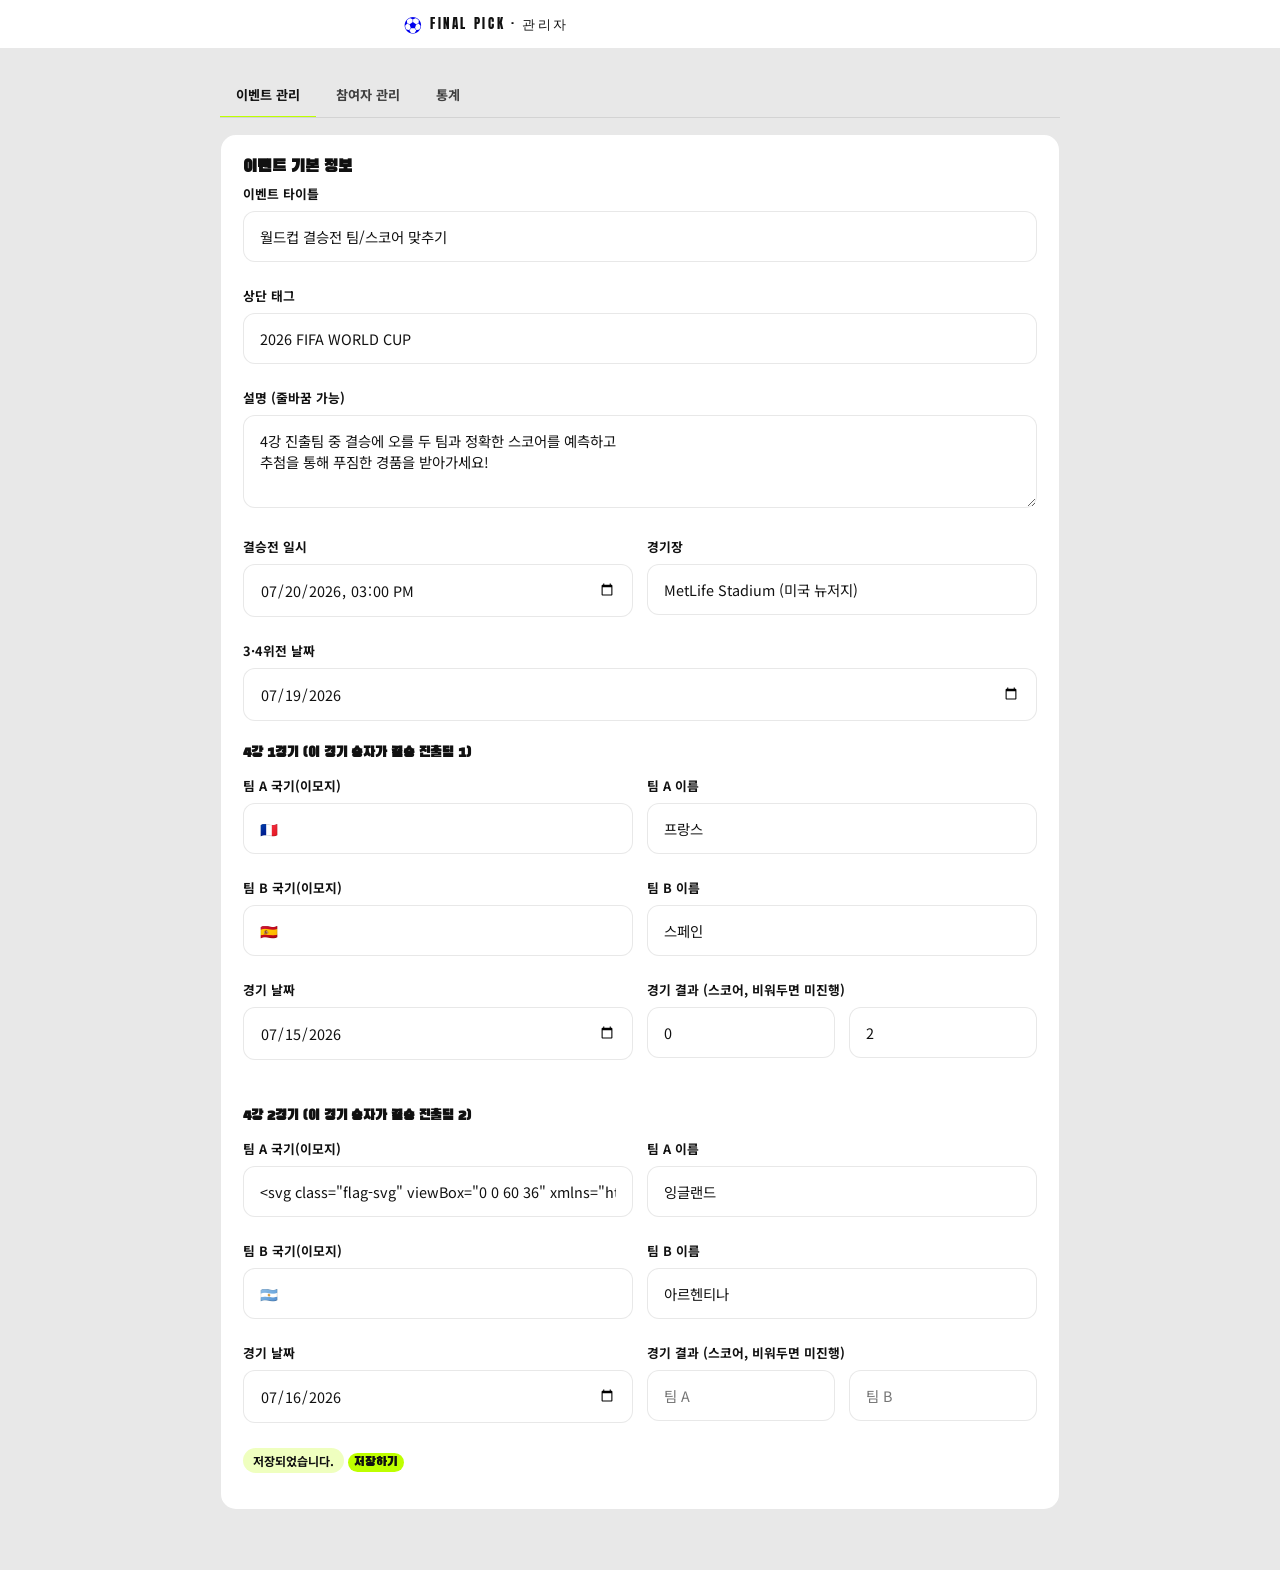
==== commit a197b7b5: "관리자 비밀번호(로그인) 제거 - 로그인 화면/세션 인증 로직 삭제, 관리자 버튼 클릭 시 대시보드로 바로 진입 - config.adminPasscode 필드 및 관련 미사용 CS" ====
--- a/admin.html
+++ b/admin.html
@@ -18,31 +18,13 @@
       <span class="brand-ball">⚽</span>
       <span class="brand-text">FINAL PICK · 관리자</span>
     </a>
-    <button type="button" class="admin-link admin-logout" id="btnLogout" hidden>로그아웃</button>
   </div>
 </header>
 
 <main id="adminApp" class="admin-main">
 
-  <!-- 로그인 -->
-  <section id="loginScreen" class="admin-login">
-    <div class="card login-card">
-      <h1 class="section-title">관리자 로그인</h1>
-      <p class="screen-sub">이벤트 관리, 참여자 관리, 통계 확인을 위해 로그인해주세요.</p>
-      <form id="loginForm" novalidate>
-        <div class="field">
-          <label class="field-label" for="adminPass">관리자 비밀번호</label>
-          <input class="text-input" type="password" id="adminPass" autocomplete="current-password" placeholder="비밀번호 입력">
-          <p class="field-error" id="loginError" hidden>비밀번호가 일치하지 않습니다.</p>
-        </div>
-        <button type="submit" class="btn btn-primary" style="width:100%">로그인</button>
-      </form>
-      <p class="login-hint">데모 기본 비밀번호: <code>admin1234</code></p>
-    </div>
-  </section>
-
   <!-- 관리자 대시보드 -->
-  <section id="dashboardScreen" hidden>
+  <section id="dashboardScreen">
 
     <nav class="admin-tabs" id="adminTabs">
       <button type="button" class="admin-tab active" data-tab="event">이벤트 관리</button>
@@ -76,6 +58,10 @@
               <label class="field-label" for="cfgStadium">경기장</label>
               <input class="text-input" type="text" id="cfgStadium">
             </div>
+          </div>
+          <div class="field">
+            <label class="field-label" for="cfgThirdPlaceDate">3·4위전 날짜</label>
+            <input class="text-input" type="date" id="cfgThirdPlaceDate">
           </div>
 
           <h3 class="section-title-sm">4강 1경기 (이 경기 승자가 결승 진출팀 1)</h3>
@@ -160,6 +146,7 @@
         <div class="participants-toolbar">
           <input class="text-input" type="search" id="participantSearch" placeholder="이름 검색">
           <button type="button" class="btn btn-ghost" id="btnDownloadCsv">엑셀 다운로드 (CSV)</button>
+          <button type="button" class="btn btn-danger" id="btnResetParticipants">참여이력 초기화</button>
         </div>
         <div class="table-scroll">
           <table class="admin-table" id="participantsTable">
@@ -208,6 +195,15 @@
 
 <div class="toast" id="toast" hidden></div>
 
+<div class="modal-overlay" id="confirmModal" hidden>
+  <div class="modal">
+    <h3 id="confirmModalTitle">확인</h3>
+    <div class="modal-body"><p id="confirmModalMsg"></p></div>
+    <button type="button" class="btn btn-ink" id="confirmModalOk">확인</button>
+    <button type="button" class="btn btn-ghost" id="confirmModalCancel">취소</button>
+  </div>
+</div>
+
 <script src="js/store.js"></script>
 <script src="js/admin.js"></script>
 </body>
--- a/css/style.css
+++ b/css/style.css
@@ -81,44 +81,6 @@
 }
 .admin-link:hover { color: var(--ink); }
 
-.admin-logout {
-  background: none;
-  border: 1px solid var(--line);
-  border-radius: 999px;
-  padding: 5px 12px;
-  cursor: pointer;
-  font-size: 0.7rem;
-  color: var(--dim);
-  font-family: var(--font-kr);
-}
-
-/* ---------- Progress / StepBar ---------- */
-.progress-wrap { background: var(--bg); border-bottom: 1px solid var(--line); }
-
-.progress {
-  max-width: var(--max-w);
-  margin: 0 auto;
-  display: flex;
-  list-style: none;
-  padding: 0;
-}
-
-.progress li {
-  flex: 1;
-  display: flex;
-  align-items: center;
-  justify-content: center;
-  gap: 5px;
-  padding: 12px 0;
-  font-size: 0.75rem;
-  color: var(--dim);
-  font-family: var(--font-kr);
-  border-bottom: 2.5px solid transparent;
-}
-.progress li.active { color: var(--ink); font-weight: 700; border-bottom-color: var(--lime); }
-.progress li.done { color: #aaaaaa; }
-.progress li.done::before { content: "\2713"; color: var(--lime); font-weight: 700; }
-
 main#app { max-width: var(--max-w); margin: 0 auto; background: var(--bg); }
 
 .screen { animation: fadeIn 0.2s ease; }
@@ -180,13 +142,29 @@
 /* ---------- Countdown ---------- */
 .countdown {
   display: flex;
-  align-items: flex-end;
-  justify-content: center;
-  gap: 10px;
-  padding: 26px 12px;
+  flex-direction: column;
+  align-items: center;
+  gap: 14px;
+  padding: 22px 12px 26px;
   border-radius: 20px;
   background: var(--ink);
   margin-bottom: 20px;
+}
+
+.countdown-label {
+  font-family: var(--font-bold-kr);
+  font-size: 0.78rem;
+  color: var(--lime);
+  letter-spacing: 0.06em;
+  text-align: center;
+  margin: 0;
+}
+
+.countdown-row {
+  display: flex;
+  align-items: flex-end;
+  justify-content: center;
+  gap: 10px;
 }
 
 .countdown-item { display: flex; flex-direction: column; align-items: center; gap: 5px; }
@@ -235,6 +213,7 @@
 .btn-primary { background: var(--lime); color: var(--ink); }
 .btn-ink { background: var(--ink); color: #fff; }
 .btn-ghost { background: var(--bg); border: 1.5px solid var(--line); color: var(--ink); }
+.btn-danger { background: var(--bg); border: 1.5px solid var(--danger); color: var(--danger); }
 
 .btn-lg {
   width: 100%;
@@ -341,18 +320,52 @@
 }
 .tick-bar { display: inline-block; width: 3px; height: 14px; background: var(--lime); border-radius: 2px; }
 
-.picks-list { display: flex; flex-direction: column; gap: 12px; max-height: 360px; overflow-y: auto; }
+.picks-head {
+  display: grid;
+  grid-template-columns: 1fr 2fr 0.9fr;
+  gap: 6px;
+  padding: 4px 0 10px;
+  border-bottom: 1px solid var(--line);
+  font-family: var(--font-bold-kr);
+  font-size: 0.7rem;
+  color: var(--dim);
+}
+.picks-col-match, .picks-col-winner { text-align: center; }
+
+.picks-list { display: flex; flex-direction: column; max-height: 360px; overflow-y: auto; }
 .picks-item {
+  display: grid;
+  grid-template-columns: 1fr 2fr 0.9fr;
+  gap: 6px;
+  align-items: center;
   font-family: var(--font-kr);
   font-size: 0.82rem;
   color: var(--ink);
-  line-height: 1.6;
-  padding-bottom: 12px;
+  line-height: 1.5;
+  padding: 12px 0;
   border-bottom: 1px solid var(--line);
 }
 .picks-item:last-child { border-bottom: none; padding-bottom: 0; }
-.picks-name { font-weight: 700; }
+.picks-name { font-weight: 700; text-align: left; overflow-wrap: break-word; }
+.picks-match {
+  text-align: center;
+  font-size: 0.7rem;
+  white-space: nowrap;
+}
 .picks-score { font-family: var(--font-disp); }
+.picks-winner { text-align: center; }
+.picks-winner-pill {
+  display: inline-flex;
+  align-items: center;
+  gap: 3px;
+  background: var(--lime);
+  color: var(--ink);
+  font-weight: 700;
+  font-size: 0.68rem;
+  padding: 3px 7px;
+  border-radius: 999px;
+  white-space: nowrap;
+}
 
 .results-list { display: flex; flex-direction: column; gap: 14px; }
 .result-item {
@@ -409,6 +422,10 @@
 .team-card.selected { background: var(--lime); border-color: var(--lime); }
 .team-card.selected .team-name { color: var(--ink); font-weight: 700; }
 .team-card.selected .team-pct { color: rgba(0, 0, 0, 0.5); }
+
+.team-card:disabled { cursor: default; }
+.team-card.out { opacity: 0.4; }
+.team-card.out .team-pct { color: var(--danger); }
 
 .team-card .pick-badge {
   position: absolute;
@@ -445,6 +462,25 @@
 .score-team-label .flag-svg { width: 16px; height: 11px; }
 .score-colon { font-family: var(--font-bold-kr); font-size: 1.3rem; color: var(--dim); }
 
+.naver-banner {
+  display: flex;
+  align-items: center;
+  gap: 12px;
+  padding: 14px 16px;
+  border-radius: var(--radius-md);
+  background: var(--card);
+  border: 1px solid var(--line);
+  text-decoration: none;
+  color: var(--ink);
+  margin-bottom: 20px;
+  transition: background 0.15s ease;
+}
+.naver-banner:hover { background: var(--card2); }
+.naver-banner-icon { font-size: 1.3rem; flex-shrink: 0; }
+.naver-banner-text { flex: 1; font-size: 0.82rem; font-family: var(--font-kr); }
+.naver-banner-text strong { color: #03c75a; }
+.naver-banner-arrow { font-family: var(--font-disp); color: var(--dim); flex-shrink: 0; }
+
 .stepper { display: flex; align-items: center; gap: 14px; }
 .stepper-btn {
   width: 36px;
@@ -458,7 +494,6 @@
   cursor: pointer;
   color: var(--ink);
 }
-.stepper-btn.plus { background: var(--lime); border: none; }
 .stepper-input {
   width: 40px;
   font-family: var(--font-disp);
--- a/css/admin.css
+++ b/css/admin.css
@@ -8,12 +8,6 @@
 
 .admin-topbar-inner .brand { text-decoration: none; }
 
-.admin-login {
-  max-width: 420px;
-  margin: 0 auto;
-  padding: 60px 20px 0;
-}
-
 .card {
   background: var(--bg);
   border: 1px solid var(--line);
@@ -21,8 +15,6 @@
   padding: 22px;
   margin-top: 16px;
 }
-
-.login-card { margin-top: 0; }
 
 .section-title {
   font-family: var(--font-bold-kr);
@@ -36,27 +28,6 @@
   color: var(--ink);
   margin: 24px 0 14px;
 }
-.screen-sub {
-  font-size: 0.78rem;
-  color: var(--dim);
-  font-family: var(--font-kr);
-  margin: 0 0 20px;
-}
-
-.login-hint { font-size: 0.72rem; color: var(--dim); margin-top: 14px; text-align: center; font-family: var(--font-kr); }
-.login-hint code { background: var(--card); padding: 2px 6px; border-radius: 4px; }
-
-.admin-logout {
-  background: none;
-  border: 1px solid var(--line);
-  border-radius: 999px;
-  padding: 6px 14px;
-  cursor: pointer;
-  font-family: var(--font-kr);
-  font-size: 0.72rem;
-  color: var(--dim);
-}
-
 .admin-tabs {
   display: flex;
   gap: 4px;
